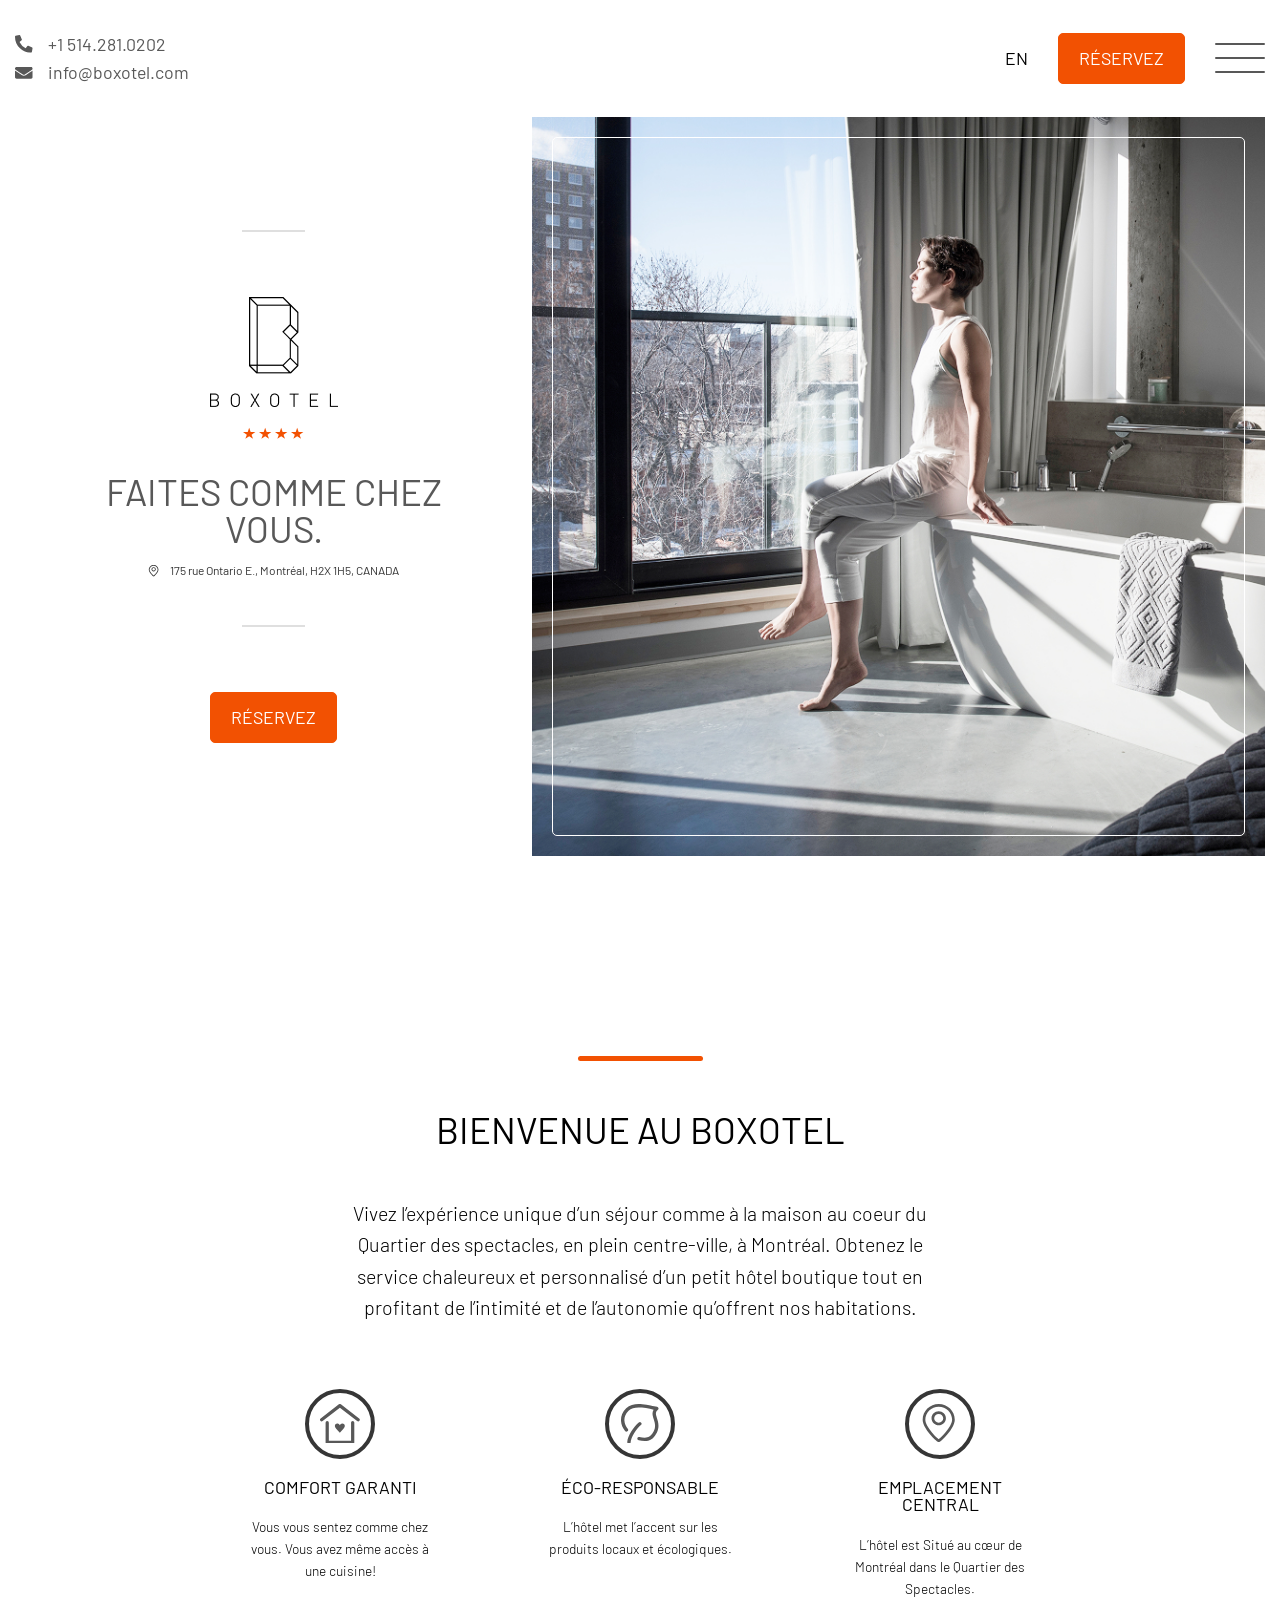
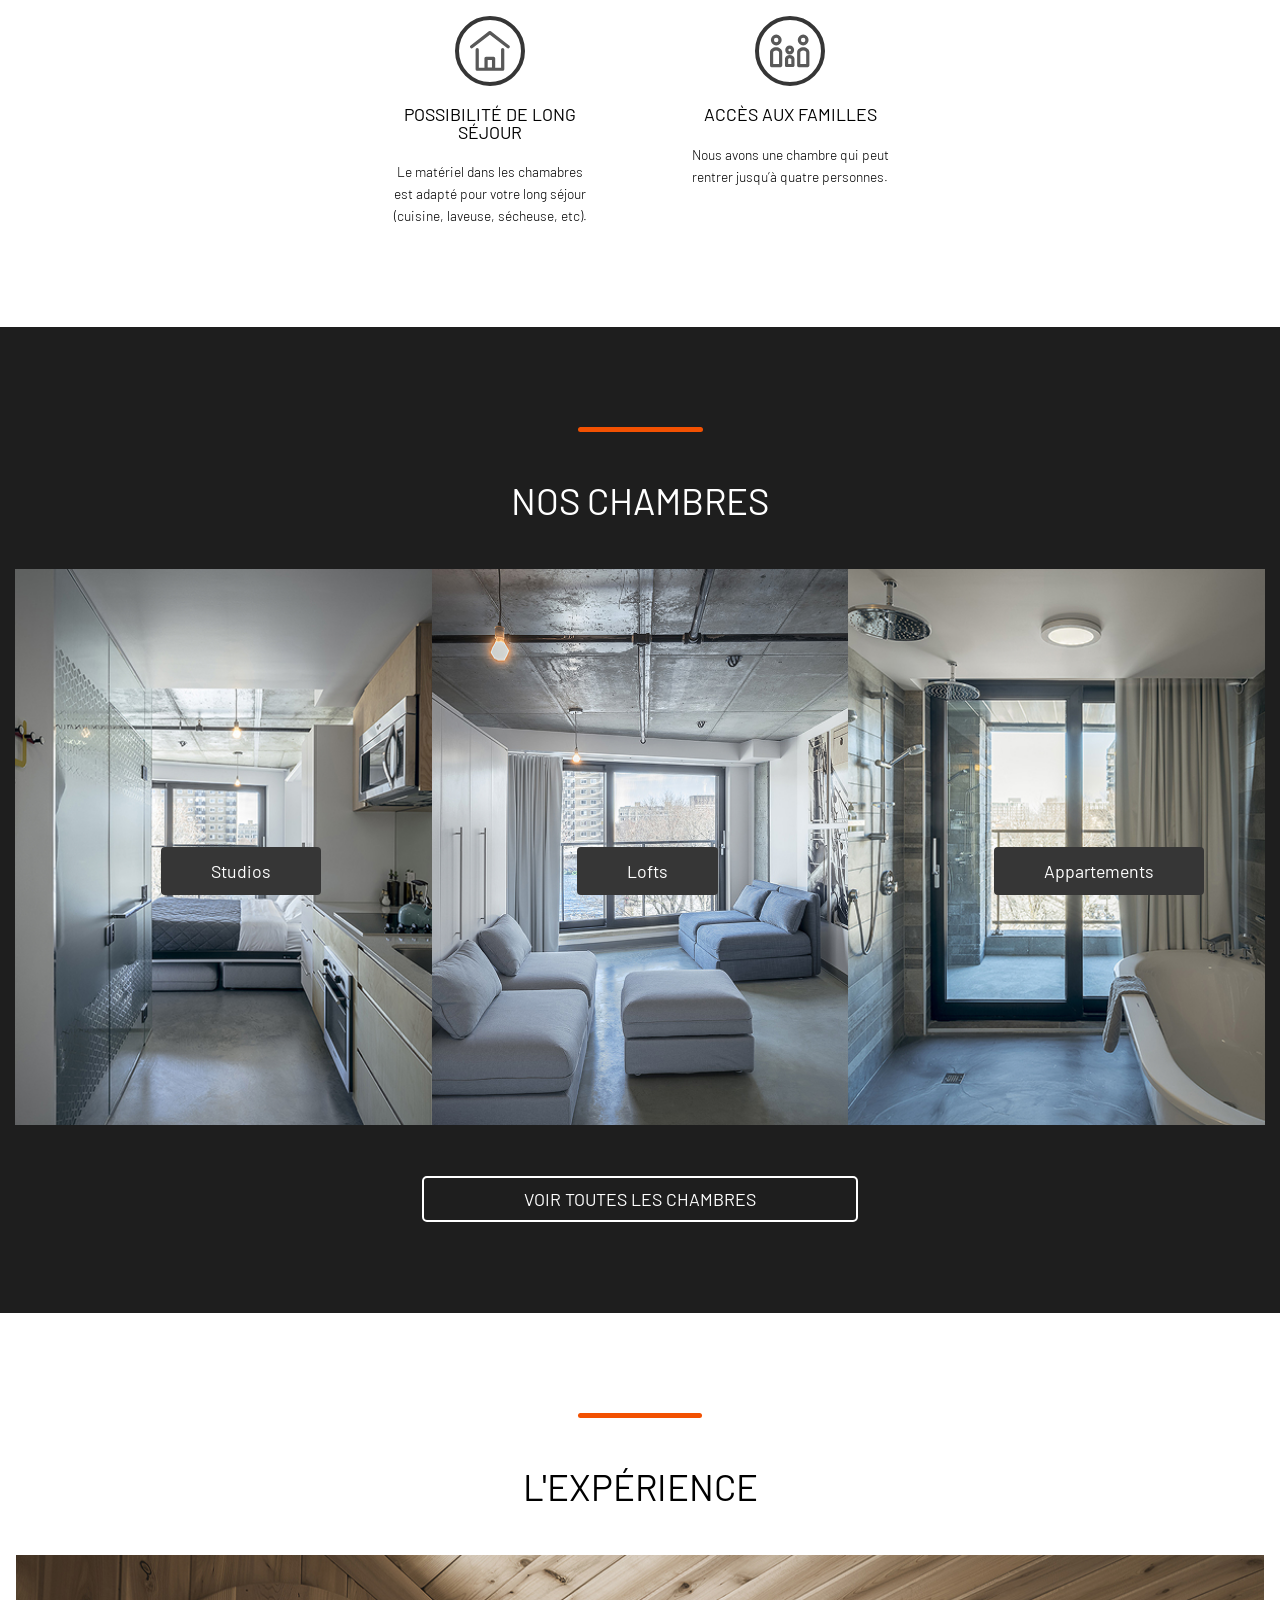
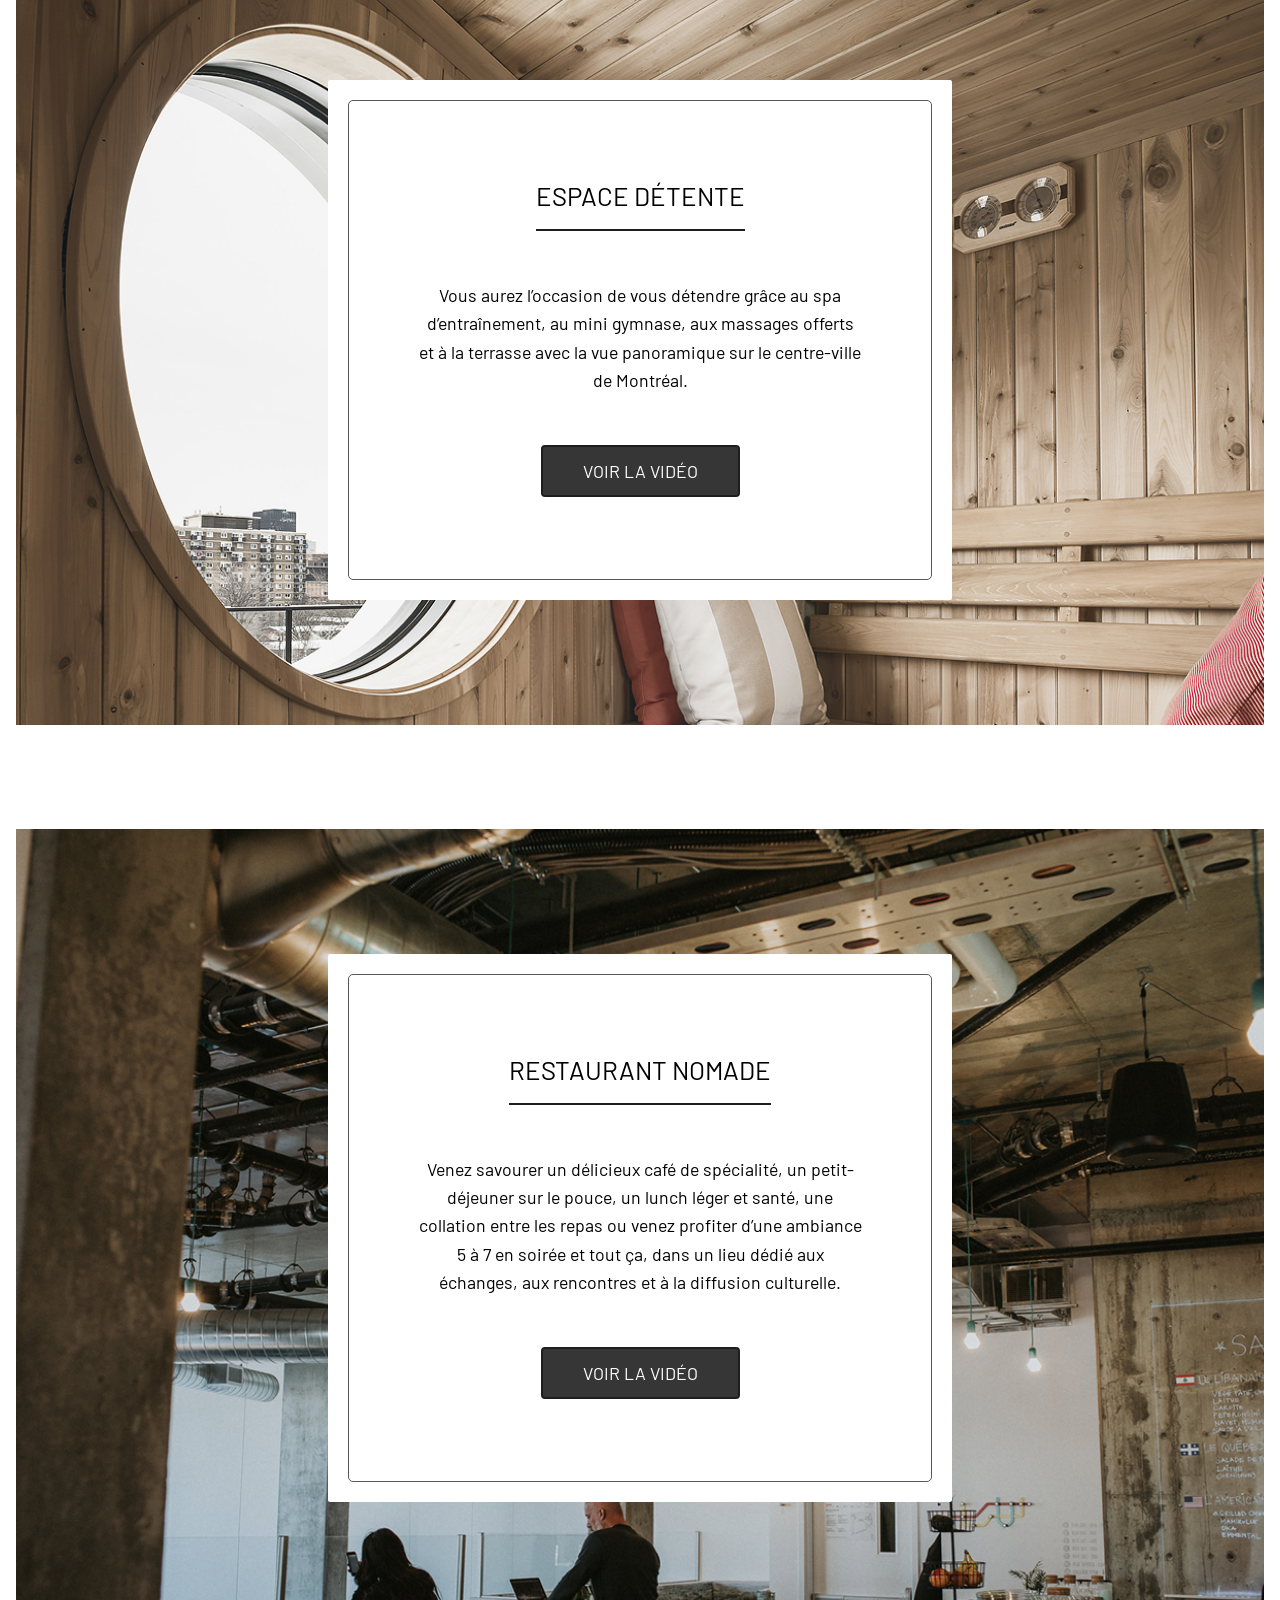
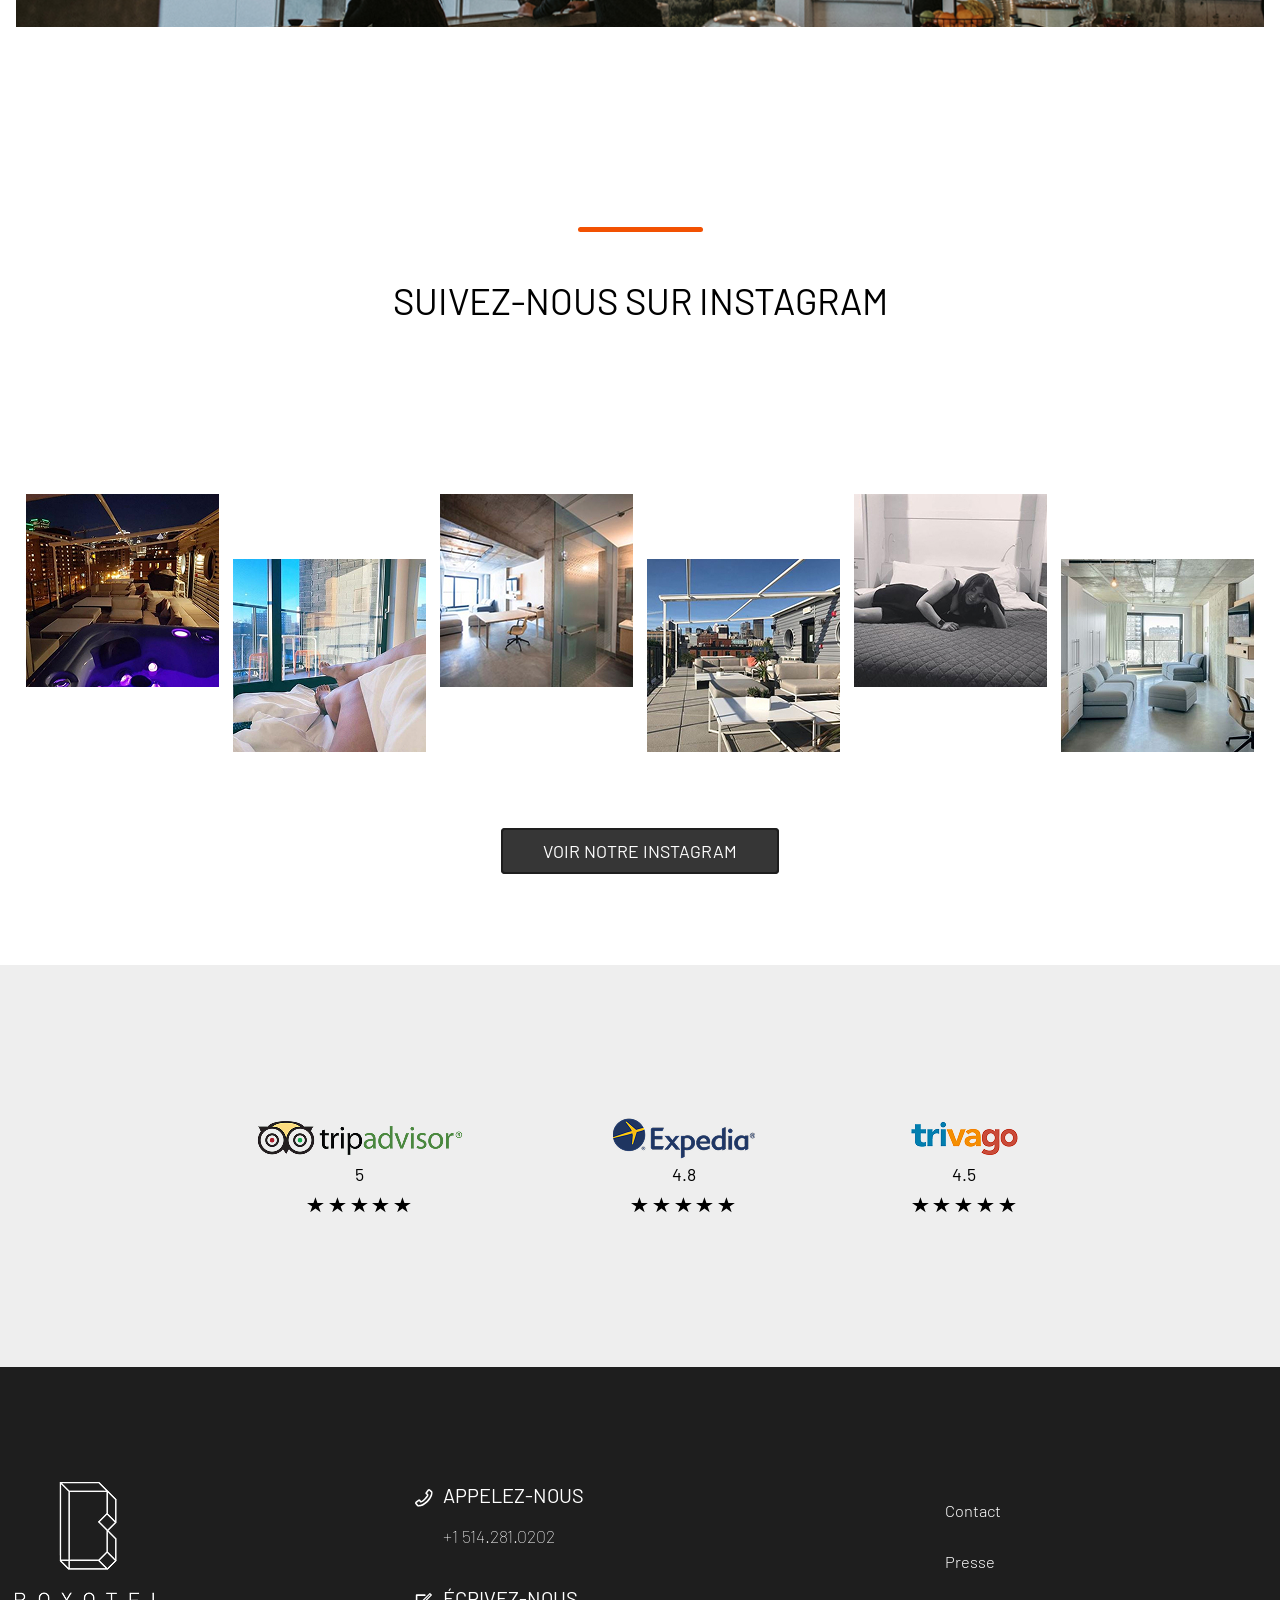
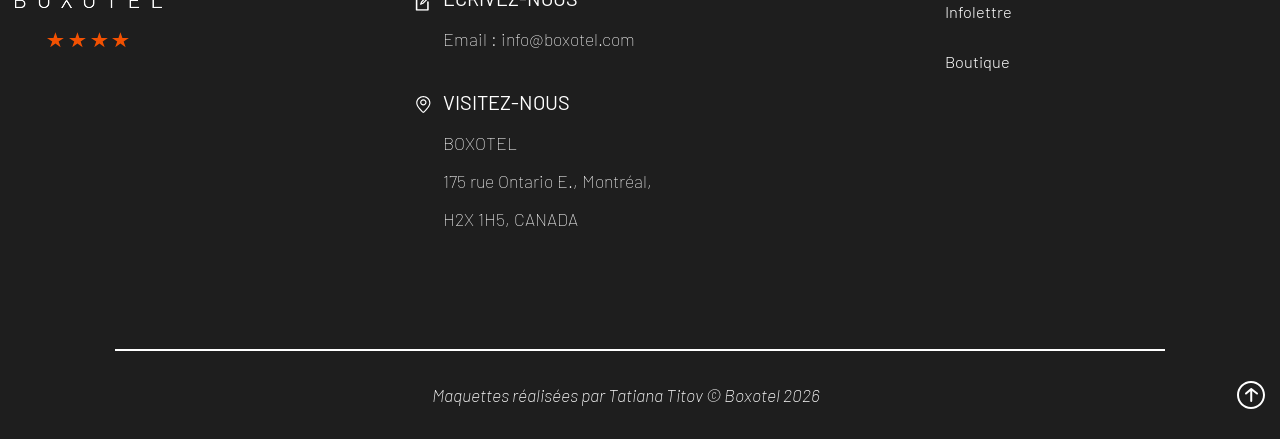
==== index.html @ 4002ff70 "Ajout boxotel dist" ====
<!DOCTYPE html>
<html lang="fr">

<head>
    <meta charset="utf-8" />
    <meta name="viewport" content="width=device-width, initial-scale=1.0" />
    <title>Boxotel</title>

    <link rel="stylesheet" href="styles/main.css" />
    <script src="scripts/main.js" defer></script>
</head>

<body data-component="Scrolly">
    <header class="header" data-component="Header">
        <div class="wrapper">
            <div class="content__left">
                <a href="tel:+15142810202" class="telephone link_interact">
                    <svg class="icon">
                        <use href="#icon-telephone"></use>
                    </svg>
                    <p>+1 514.281.0202</p>
                </a>
                <a href="mailto:info@boxotel.com" class="courriel link_interact">
                    <svg class="icon">
                        <use href="#icon-courriel"></use>
                    </svg>
                    <p>info@boxotel.com</p>
                </a>
            </div>
            <div class="content__right">
                <p>EN</p>
                <a href="#" class="button">
                    Réservez
                </a>
                <button class="header__toggle js-toggle">
                    <span></span>
                    <span></span>
                    <span></span>
                </button>
            </div>
        </div>

        <section class="header__menu">
            <div class="wrapper">
                <div class="up">
                    <div class="gauche">
                        <img src="assets/images/grosLogo.png" alt="">

                        <div class="infos">
                            <div class="info">
                                <svg class="icon">
                                    <use href="#icon-location"></use>
                                </svg>
                                <p>175 rue Ontario E., Montréal, H2X 1H5, CANADA</p>
                            </div>
                            <div class="info">
                                <svg class="icon">
                                    <use href="#icon-telephone"></use>
                                </svg>
                                <p>+1 514.281.0202</p>
                            </div>
                            <div class="info">
                                <svg class="icon">
                                    <use href="#icon-courriel"></use>
                                </svg>
                                <p>info@boxotel.com</p>
                            </div>
                        </div>

                        <div class="socials">
                            <a href="https://www.instagram.com/">
                                <div class="icon__box">
                                    <svg class="icon">
                                        <use href="#icon-instagram"></use>
                                    </svg>
                                </div>
                            </a>
                            <a href="https://www.facebook.com/">
                                <div class="icon__box">
                                    <svg class="icon">
                                        <use href="#icon-facebook"></use>
                                    </svg>
                                </div>
                            </a>
                            <a href="https://www.twitter.com/">
                                <div class="icon__box">
                                    <svg class="icon">
                                        <use href="#icon-twitter"></use>
                                    </svg>
                                </div>
                            </a>
                        </div>
                    </div>
                    <span class="ligne"></span>
                    <div class="droite">
                        <nav class="menu">
                            <ul>
                                <li><a href="index.html">Accueil</a></li>
                                <li><a href="#">À propos</a></li>
                                <li><a href="chambres.html">Chambres</a></li>
                                <li><a href="services.html">Services</a></li>
                                <li><a href="#">Photos</a></li>
                                <li><a href="#">Boutique</a></li>
                            </ul>
                        </nav>
                    </div>
                </div>
                <div class="button">
                    Réservez
                </div>
            </div>
        </section>

    </header>





    <section class="hero">
        <div class="wrapper">
            <div class="hero__content">
                <span></span>
                <img src="assets/images/boxhotel_logo.png" alt="Logo Boxotel" />
                <div class="stars">
                    <svg class="icon">
                        <use href="#icon-star"></use>
                    </svg>
                    <svg class="icon">
                        <use href="#icon-star"></use>
                    </svg>
                    <svg class="icon">
                        <use href="#icon-star"></use>
                    </svg>
                    <svg class="icon">
                        <use href="#icon-star"></use>
                    </svg>
                </div>
                <h1>Faites comme chez vous.</h1>
                <div class="localisation">
                    <svg class="icon">
                        <use href="#icon-location"></use>
                    </svg>
                    <p>175 rue Ontario E., Montréal, H2X 1H5, CANADA</p>
                </div>
                <span></span>
                <a href="#" class="button">Réservez</a>
            </div>
            <div class="hero__media border" data-scrolly="fromRight">
                <img src="assets/images/accueil_background.jpg" alt="hero_background" />
            </div>
        </div>
    </section>

    <section class="liste_grosse_icons">
        <div class="wrapper">
            <div class="section_titre">
                <span></span>
                <h2>Bienvenue au Boxotel</h2>
                <p>
                    Vivez l’expérience unique d’un séjour comme à la maison au coeur du Quartier des spectacles, en plein centre-ville, à Montréal. Obtenez le
                    service chaleureux et personnalisé d’un petit hôtel boutique tout en profitant de l’intimité et de l’autonomie qu’offrent nos habitations.
                </p>
            </div>
            <div class="cercles">
                <div class="cercles__row troisieme">
                    <div class="cercle__vertical gros">
                        <div class="icon__circle">
                            <svg class="icon icon--lg">
                                <use href="#icon-home"></use>
                            </svg>
                        </div>

                        <h3>Comfort garanti</h3>
                        <p>Vous vous sentez comme chez vous. Vous avez même accès à une cuisine!</p>
                    </div>
                    <div class="cercle__vertical gros">
                        <div class="icon__circle">
                            <svg class="icon icon--lg">
                                <use href="#icon-leaf"></use>
                            </svg>
                        </div>

                        <h3>Éco-responsable</h3>
                        <p>L’hôtel met l’accent sur les produits locaux et écologiques.</p>
                    </div>
                    <div class="cercle__vertical gros troisieme">
                        <div class="icon__circle">
                            <svg class="icon icon--lg">
                                <use href="#icon-location"></use>
                            </svg>
                        </div>

                        <h3>Emplacement central</h3>
                        <p>L’hôtel est Situé au cœur de Montréal dans le Quartier des Spectacles.</p>
                    </div>
                </div>

                <div class="cercles__row">
                    <div class="cercle__vertical gros">
                        <div class="icon__circle">
                            <svg class="icon icon--lg">
                                <use href="#icon-house"></use>
                            </svg>
                        </div>

                        <h3>Possibilité de long séjour</h3>
                        <p>Le matériel dans les chamabres est adapté pour votre long séjour (cuisine, laveuse, sécheuse, etc).</p>
                    </div>
                    <div class="cercle__vertical gros">
                        <div class="icon__circle">
                            <svg class="icon icon--lg">
                                <use href="#icon-people"></use>
                            </svg>
                        </div>

                        <h3>Accès aux familles</h3>
                        <p>Nous avons une chambre qui peut rentrer jusqu’à quatre personnes.</p>
                    </div>
                </div>
            </div>
        </div>
    </section>

    <section class="chambres">
        <div class="wrapper">
            <div class="section_titre">
                <span></span>
                <h2>Nos chambres</h2>
            </div>
            <div class="grid">
                <a href="chambre.html" class="chambre">
                    <img src="assets/images/studios.jpg" alt="studios" />
                    <p class="selection_chambre">Studios</p>
                </a>
                <a href="chambre.html" class="chambre">
                    <img src="assets/images/lofts.jpg" alt="lofts" />
                    <p class="selection_chambre">Lofts</p>
                </a>
                <a href="chambre.html" class="chambre">
                    <img src="assets/images/appartements.jpg" alt="appartements" />
                    <p class="selection_chambre">Appartements</p>
                </a>
            </div>
            <a href="chambres.html" class="button_secondary">Voir toutes les chambres</a>
        </div>
    </section>

    <section class="youtube">
        <div class="wrapper2">
            <div class="section_titre">
                <span></span>
                <h2>L'expérience</h2>
            </div>
            <div class="youtube_flex">
                <div class="video" data-component="YouTube" data-no-controls data-video-id="Cl-1J8C5iGM">
                    <div class="video__media js-video">
                        <img class="js-poster" src="assets/images/youtube1.jpg" alt="Visuel Hotel 1" />
                        <div class="youtube__content border">
                            <div class="title">
                                <h3>Espace Détente</h3>
                                <span></span>
                            </div>
                            <p>
                                Vous aurez l’occasion de vous détendre grâce au spa d’entraînement, au mini gymnase, aux massages offerts et à la terrasse avec la
                                vue panoramique sur le centre-ville de Montréal.
                            </p>
                            <a class="button_tertiary">VOIR LA VIDÉO</a>
                        </div>
                    </div>
                </div>
                <div class="video" data-component="YouTube" data-no-controls data-video-id="eAZEZJVHpKM">
                    <div class="video__media js-video">
                        <img class="js-poster" src="assets/images/youtube2.jpg" alt="Visuel Hotel 2" />
                        <div class="youtube__content border">
                            <div class="title">
                                <h3>Restaurant nomade</h3>
                                <span></span>
                            </div>
                            <p>
                                Venez savourer un délicieux café de spécialité, un petit-déjeuner sur le pouce, un lunch léger et santé, une collation entre les
                                repas ou venez profiter d’une ambiance 5 à 7 en soirée et tout ça, dans un lieu dédié aux échanges, aux rencontres et à la diffusion
                                culturelle.
                            </p>
                            <a class="button_tertiary">VOIR LA VIDÉO</a>
                        </div>
                    </div>
                </div>
            </div>
        </div>
    </section>

    <section class="instagram">
        <div class="wrapper">
            <div class="section_titre">
                <span></span>
                <h2>Suivez-nous sur Instagram</h2>
            </div>
            <div class="instagram__media">
                <img src="assets/images/insta1.jpg" alt="image insta 1" />
                <img src="assets/images/insta2.jpg" alt="image insta 2" />
                <img src="assets/images/insta3.jpg" alt="image insta 3" />
                <img src="assets/images/insta4.jpg" alt="image insta 4" />
                <img src="assets/images/insta5.jpg" alt="image insta 5" />
                <img src="assets/images/insta6.jpg" alt="image insta 6" />
            </div>
            <a href="https://www.instagram.com/" target="_blank" class="button_tertiary">Voir notre Instagram</a>
        </div>
    </section>
    <section class="ratings">
        <div class="wrapper">
            <article class="note">
                <img class="logo" src="assets/images/tripadvisor.png" alt="" />
                <p class="chiffre">5</p>
                <div class="stars">
                    <svg class="icon">
                        <use href="#icon-star"></use>
                    </svg>
                    <svg class="icon">
                        <use href="#icon-star"></use>
                    </svg>
                    <svg class="icon">
                        <use href="#icon-star"></use>
                    </svg>
                    <svg class="icon">
                        <use href="#icon-star"></use>
                    </svg>
                    <svg class="icon">
                        <use href="#icon-star"></use>
                    </svg>
                </div>
            </article>

            <article class="note">
                <img class="logo" src="assets/images/expedia.png" alt="" />
                <p class="chiffre">4.8</p>
                <div class="stars">
                    <svg class="icon">
                        <use href="#icon-star"></use>
                    </svg>
                    <svg class="icon">
                        <use href="#icon-star"></use>
                    </svg>
                    <svg class="icon">
                        <use href="#icon-star"></use>
                    </svg>
                    <svg class="icon">
                        <use href="#icon-star"></use>
                    </svg>
                    <svg class="icon">
                        <use href="#icon-star"></use>
                    </svg>
                </div>
            </article>

            <article class="note">
                <img class="logo" src="assets/images/trivago.png" alt="" />
                <p class="chiffre">4.5</p>
                <div class="stars">
                    <svg class="icon">
                        <use href="#icon-star"></use>
                    </svg>
                    <svg class="icon">
                        <use href="#icon-star"></use>
                    </svg>
                    <svg class="icon">
                        <use href="#icon-star"></use>
                    </svg>
                    <svg class="icon">
                        <use href="#icon-star"></use>
                    </svg>
                    <svg class="icon">
                        <use href="#icon-star"></use>
                    </svg>
                </div>
            </article>
        </div>
    </section>
    <footer class="footer">
        <div class="wrapper">
            <div class="infos">
                <div class="logo">
                    <img src="assets/images/boxhotel.png" alt="">
                    <div class="stars">
                        <svg class="icon">
                            <use href="#icon-star"></use>
                        </svg>
                        <svg class="icon">
                            <use href="#icon-star"></use>
                        </svg>
                        <svg class="icon">
                            <use href="#icon-star"></use>
                        </svg>
                        <svg class="icon">
                            <use href="#icon-star"></use>
                        </svg>
                    </div>
                </div>

                <div class="contact">
                    <div class="info">
                        <div class="gauche">
                            <svg class="icon">
                                <use href="#icon-phone"></use>
                            </svg>


                        </div>
                        <div class="droite">
                            <h4>appelez-nous</h4>
                            <p>+1 514.281.0202</p>
                        </div>
                    </div>

                    <div class="info">
                        <div class="gauche">
                            <svg class="icon">
                                <use href="#icon-write"></use>
                            </svg>


                        </div>
                        <div class="droite">
                            <h4>Écrivez-nous</h4>
                            <p>Email : info@boxotel.com</p>
                        </div>
                    </div>

                    <div class="info">
                        <div class="gauche">
                            <svg class="icon">
                                <use href="#icon-location"></use>
                            </svg>


                        </div>
                        <div class="droite">
                            <h4>Visitez-nous</h4>
                            <p>BOXOTEL</p>
                            <p>175 rue Ontario E., Montréal,</p>
                            <p>H2X 1H5, CANADA</p>
                        </div>
                    </div>
                </div>
                <nav class="nav">
                    <ul>
                        <li><a href="#"></a>Contact</li>
                        <li><a href="#"></a>Presse</li>
                        <li><a href="#"></a>Infolettre</li>
                        <li><a href="#"></a>Boutique</li>
                    </ul>
                </nav>
                <img src="assets/images/carte.png" alt="">
            </div>
            <div class="bar"></div>
            <div class="copyrights">
                <div class="space"></div>
                <p>Maquettes réalisées par Tatiana Titov © Boxotel 2026</p>
                <svg class="icon">
                    <use href="#icon-remonter"></use>
                </svg>
            </div>
        </div>
    </footer>

</body>

</html>
---- styles/main.css ----
@charset "UTF-8";
/**
 * Swiper 12.2.0
 * Most modern mobile touch slider and framework with hardware accelerated transitions
 * https://swiperjs.com
 *
 * Copyright 2014-2026 Vladimir Kharlampidi
 *
 * Released under the MIT License
 *
 * Released on: May 27, 2026
 */
@import url("https://fonts.googleapis.com/css2?family=Barlow:ital,wght@0,100;0,200;0,300;0,400;0,500;0,600;0,700;0,800;0,900;1,100;1,200;1,300;1,400;1,500;1,600;1,700;1,800;1,900&display=swap");
:root {
  --swiper-theme-color: #007aff;
  /*
  --swiper-preloader-color: var(--swiper-theme-color);
  --swiper-wrapper-transition-timing-function: initial;
  */
}

:host {
  position: relative;
  display: block;
  margin-left: auto;
  margin-right: auto;
  z-index: 1;
}

.swiper {
  margin-left: auto;
  margin-right: auto;
  position: relative;
  overflow: hidden;
  list-style: none;
  padding: 0;
  /* Fix of Webkit flickering */
  z-index: 1;
  display: block;
}

.swiper-vertical > .swiper-wrapper {
  flex-direction: column;
}

.swiper-wrapper {
  position: relative;
  width: 100%;
  height: 100%;
  z-index: 1;
  display: flex;
  transition-property: transform;
  transition-timing-function: var(--swiper-wrapper-transition-timing-function, initial);
  box-sizing: content-box;
}

.swiper-android .swiper-slide,
.swiper-ios .swiper-slide,
.swiper-wrapper {
  transform: translate3d(0px, 0, 0);
}

.swiper-horizontal {
  touch-action: pan-y;
}

.swiper-vertical {
  touch-action: pan-x;
}

.swiper-slide {
  flex-shrink: 0;
  width: 100%;
  height: 100%;
  position: relative;
  transition-property: transform;
  display: block;
}

.swiper-slide-invisible-blank {
  visibility: hidden;
}

/* Auto Height */
.swiper-autoheight,
.swiper-autoheight .swiper-slide {
  height: auto;
}

.swiper-autoheight .swiper-wrapper {
  align-items: flex-start;
  transition-property: transform, height;
}

.swiper-backface-hidden .swiper-slide {
  transform: translateZ(0);
  backface-visibility: hidden;
}

/* 3D Effects */
.swiper-3d.swiper-css-mode .swiper-wrapper {
  perspective: 1200px;
}

.swiper-3d .swiper-wrapper {
  transform-style: preserve-3d;
}

.swiper-3d {
  perspective: 1200px;
  .swiper-slide,
  .swiper-cube-shadow {
    transform-style: preserve-3d;
  }
}

/* CSS Mode */
.swiper-css-mode {
  > .swiper-wrapper {
    overflow: auto;
    scrollbar-width: none; /* For Firefox */
    -ms-overflow-style: none; /* For Internet Explorer and Edge */
    &::-webkit-scrollbar {
      display: none;
    }
  }
  > .swiper-wrapper > .swiper-slide {
    scroll-snap-align: start start;
  }
  &.swiper-horizontal {
    > .swiper-wrapper {
      scroll-snap-type: x mandatory;
    }
    > .swiper-wrapper > .swiper-slide:first-child {
      margin-inline-start: var(--swiper-slides-offset-before);
      scroll-margin-inline-start: var(--swiper-slides-offset-before);
    }
    > .swiper-wrapper > .swiper-slide:last-child {
      margin-inline-end: var(--swiper-slides-offset-after);
    }
  }
  &.swiper-vertical {
    > .swiper-wrapper {
      scroll-snap-type: y mandatory;
    }
    > .swiper-wrapper > .swiper-slide:first-child {
      margin-block-start: var(--swiper-slides-offset-before);
      scroll-margin-block-start: var(--swiper-slides-offset-before);
    }
    > .swiper-wrapper > .swiper-slide:last-child {
      margin-block-end: var(--swiper-slides-offset-after);
    }
  }
  &.swiper-free-mode {
    > .swiper-wrapper {
      scroll-snap-type: none;
    }
    > .swiper-wrapper > .swiper-slide {
      scroll-snap-align: none;
    }
  }
  &.swiper-centered {
    > .swiper-wrapper::before {
      content: "";
      flex-shrink: 0;
      order: 9999;
    }
    > .swiper-wrapper > .swiper-slide {
      scroll-snap-align: center center;
      scroll-snap-stop: always;
    }
  }
  &.swiper-centered.swiper-horizontal {
    > .swiper-wrapper > .swiper-slide:first-child {
      margin-inline-start: var(--swiper-centered-offset-before);
    }
    > .swiper-wrapper::before {
      height: 100%;
      min-height: 1px;
      width: var(--swiper-centered-offset-after);
    }
  }
  &.swiper-centered.swiper-vertical {
    > .swiper-wrapper > .swiper-slide:first-child {
      margin-block-start: var(--swiper-centered-offset-before);
    }
    > .swiper-wrapper::before {
      width: 100%;
      min-width: 1px;
      height: var(--swiper-centered-offset-after);
    }
  }
}

/* Slide styles start */
/* 3D Shadows */
.swiper-3d {
  .swiper-slide-shadow,
  .swiper-slide-shadow-left,
  .swiper-slide-shadow-right,
  .swiper-slide-shadow-top,
  .swiper-slide-shadow-bottom,
  .swiper-slide-shadow,
  .swiper-slide-shadow-left,
  .swiper-slide-shadow-right,
  .swiper-slide-shadow-top,
  .swiper-slide-shadow-bottom {
    position: absolute;
    left: 0;
    top: 0;
    width: 100%;
    height: 100%;
    pointer-events: none;
    z-index: 10;
  }
  .swiper-slide-shadow {
    background: rgba(0, 0, 0, 0.15);
  }
  .swiper-slide-shadow-left {
    background-image: linear-gradient(to left, rgba(0, 0, 0, 0.5), rgba(0, 0, 0, 0));
  }
  .swiper-slide-shadow-right {
    background-image: linear-gradient(to right, rgba(0, 0, 0, 0.5), rgba(0, 0, 0, 0));
  }
  .swiper-slide-shadow-top {
    background-image: linear-gradient(to top, rgba(0, 0, 0, 0.5), rgba(0, 0, 0, 0));
  }
  .swiper-slide-shadow-bottom {
    background-image: linear-gradient(to bottom, rgba(0, 0, 0, 0.5), rgba(0, 0, 0, 0));
  }
}

.swiper-lazy-preloader {
  width: 42px;
  height: 42px;
  position: absolute;
  left: 50%;
  top: 50%;
  margin-left: -21px;
  margin-top: -21px;
  z-index: 10;
  transform-origin: 50%;
  box-sizing: border-box;
  border: 4px solid var(--swiper-preloader-color, var(--swiper-theme-color));
  border-radius: 50%;
  border-top-color: transparent;
}

.swiper:not(.swiper-watch-progress),
.swiper-watch-progress .swiper-slide-visible {
  .swiper-lazy-preloader {
    animation: swiper-preloader-spin 1s infinite linear;
  }
}

.swiper-lazy-preloader-white {
  --swiper-preloader-color: #fff;
}

.swiper-lazy-preloader-black {
  --swiper-preloader-color: #000;
}

@keyframes swiper-preloader-spin {
  0% {
    transform: rotate(0deg);
  }
  100% {
    transform: rotate(360deg);
  }
}
/* Slide styles end */
.swiper-virtual .swiper-slide {
  -webkit-backface-visibility: hidden;
  transform: translateZ(0);
}

.swiper-virtual.swiper-css-mode {
  .swiper-wrapper::after {
    content: "";
    position: absolute;
    left: 0;
    top: 0;
    pointer-events: none;
  }
}

.swiper-virtual.swiper-css-mode.swiper-horizontal {
  .swiper-wrapper::after {
    height: 1px;
    width: var(--swiper-virtual-size);
  }
}

.swiper-virtual.swiper-css-mode.swiper-vertical {
  .swiper-wrapper::after {
    width: 1px;
    height: var(--swiper-virtual-size);
  }
}

:root {
  --swiper-navigation-size: 44px;
  /*
  --swiper-navigation-top-offset: 50%;
  --swiper-navigation-sides-offset: 4px;
  --swiper-navigation-color: var(--swiper-theme-color);
  */
}

.swiper-button-prev,
.swiper-button-next {
  position: absolute;
  width: var(--swiper-navigation-size);
  height: var(--swiper-navigation-size);
  z-index: 10;
  cursor: pointer;
  display: flex;
  align-items: center;
  justify-content: center;
  color: var(--swiper-navigation-color, var(--swiper-theme-color));
  &.swiper-button-disabled {
    opacity: 0.35;
    cursor: auto;
    pointer-events: none;
  }
  &.swiper-button-hidden {
    opacity: 0;
    cursor: auto;
    pointer-events: none;
  }
  .swiper-navigation-disabled & {
    display: none !important;
  }
  ::slotted(svg),
  svg {
    width: 100%;
    height: 100%;
    -o-object-fit: contain;
       object-fit: contain;
    transform-origin: center;
    fill: currentColor;
    pointer-events: none;
  }
}

.swiper-button-lock {
  display: none;
}

.swiper-button-prev,
.swiper-button-next {
  top: var(--swiper-navigation-top-offset, 50%);
  margin-top: calc(0px - var(--swiper-navigation-size) / 2);
}

.swiper-button-prev {
  left: var(--swiper-navigation-sides-offset, 4px);
  right: auto;
  ::slotted(.swiper-navigation-icon),
  .swiper-navigation-icon {
    transform: rotate(180deg);
  }
}

.swiper-button-next {
  right: var(--swiper-navigation-sides-offset, 4px);
  left: auto;
}

.swiper-horizontal {
  .swiper-button-prev,
  .swiper-button-next,
  ~ .swiper-button-prev,
  ~ .swiper-button-next {
    top: var(--swiper-navigation-top-offset, 50%);
    margin-top: calc(0px - var(--swiper-navigation-size) / 2);
    margin-left: 0;
  }
  .swiper-button-prev,
  & ~ .swiper-button-prev,
  &.swiper-rtl .swiper-button-next,
  &.swiper-rtl ~ .swiper-button-next {
    left: var(--swiper-navigation-sides-offset, 4px);
    right: auto;
  }
  .swiper-button-next,
  & ~ .swiper-button-next,
  &.swiper-rtl .swiper-button-prev,
  &.swiper-rtl ~ .swiper-button-prev {
    right: var(--swiper-navigation-sides-offset, 4px);
    left: auto;
  }
  .swiper-button-prev,
  & ~ .swiper-button-prev,
  &.swiper-rtl .swiper-button-next,
  &.swiper-rtl ~ .swiper-button-next {
    ::slotted(.swiper-navigation-icon),
    .swiper-navigation-icon {
      transform: rotate(180deg);
    }
  }
  &.swiper-rtl .swiper-button-prev,
  &.swiper-rtl ~ .swiper-button-prev {
    ::slotted(.swiper-navigation-icon),
    .swiper-navigation-icon {
      transform: rotate(0deg);
    }
  }
}

.swiper-vertical {
  .swiper-button-prev,
  .swiper-button-next,
  ~ .swiper-button-prev,
  ~ .swiper-button-next {
    left: var(--swiper-navigation-top-offset, 50%);
    right: auto;
    margin-left: calc(0px - var(--swiper-navigation-size) / 2);
    margin-top: 0;
  }
  .swiper-button-prev,
  ~ .swiper-button-prev {
    top: var(--swiper-navigation-sides-offset, 4px);
    bottom: auto;
    ::slotted(.swiper-navigation-icon),
    .swiper-navigation-icon {
      transform: rotate(-90deg);
    }
  }
  .swiper-button-next,
  ~ .swiper-button-next {
    bottom: var(--swiper-navigation-sides-offset, 4px);
    top: auto;
    ::slotted(.swiper-navigation-icon),
    .swiper-navigation-icon {
      transform: rotate(90deg);
    }
  }
}

:root {
  /*
  --swiper-pagination-color: var(--swiper-theme-color);
  --swiper-pagination-left: auto;
  --swiper-pagination-right: 8px;
  --swiper-pagination-bottom: 8px;
  --swiper-pagination-top: auto;
  --swiper-pagination-fraction-color: inherit;
  --swiper-pagination-progressbar-bg-color: rgba(0,0,0,0.25);
  --swiper-pagination-progressbar-size: 4px;
  --swiper-pagination-bullet-size: 8px;
  --swiper-pagination-bullet-width: 8px;
  --swiper-pagination-bullet-height: 8px;
  --swiper-pagination-bullet-border-radius: 50%;
  --swiper-pagination-bullet-inactive-color: #000;
  --swiper-pagination-bullet-inactive-opacity: 0.2;
  --swiper-pagination-bullet-opacity: 1;
  --swiper-pagination-bullet-horizontal-gap: 4px;
  --swiper-pagination-bullet-vertical-gap: 6px;
  */
}

.swiper-pagination {
  position: absolute;
  text-align: center;
  transition: 300ms opacity;
  transform: translate3d(0, 0, 0);
  z-index: 10;
  &.swiper-pagination-hidden {
    opacity: 0;
  }
  .swiper-pagination-disabled > &,
  &.swiper-pagination-disabled {
    display: none !important;
  }
}

/* Common Styles */
.swiper-pagination-fraction,
.swiper-pagination-custom,
.swiper-horizontal > .swiper-pagination-bullets,
.swiper-pagination-bullets.swiper-pagination-horizontal {
  bottom: var(--swiper-pagination-bottom, 8px);
  top: var(--swiper-pagination-top, auto);
  left: 0;
  width: 100%;
}

/* Bullets */
.swiper-pagination-bullets-dynamic {
  overflow: hidden;
  font-size: 0;
  .swiper-pagination-bullet {
    transform: scale(0.33);
    position: relative;
  }
  .swiper-pagination-bullet-active {
    transform: scale(1);
  }
  .swiper-pagination-bullet-active-main {
    transform: scale(1);
  }
  .swiper-pagination-bullet-active-prev {
    transform: scale(0.66);
  }
  .swiper-pagination-bullet-active-prev-prev {
    transform: scale(0.33);
  }
  .swiper-pagination-bullet-active-next {
    transform: scale(0.66);
  }
  .swiper-pagination-bullet-active-next-next {
    transform: scale(0.33);
  }
}

.swiper-pagination-bullet {
  width: var(--swiper-pagination-bullet-width, var(--swiper-pagination-bullet-size, 8px));
  height: var(--swiper-pagination-bullet-height, var(--swiper-pagination-bullet-size, 8px));
  display: inline-block;
  border-radius: var(--swiper-pagination-bullet-border-radius, 50%);
  background: var(--swiper-pagination-bullet-inactive-color, #000);
  opacity: var(--swiper-pagination-bullet-inactive-opacity, 0.2);
  button& {
    border: none;
    margin: 0;
    padding: 0;
    box-shadow: none;
    -webkit-appearance: none;
       -moz-appearance: none;
            appearance: none;
  }
  .swiper-pagination-clickable & {
    cursor: pointer;
  }
  &:only-child {
    display: none !important;
  }
}

.swiper-pagination-bullet-active {
  opacity: var(--swiper-pagination-bullet-opacity, 1);
  background: var(--swiper-pagination-color, var(--swiper-theme-color));
}

.swiper-vertical > .swiper-pagination-bullets,
.swiper-pagination-vertical.swiper-pagination-bullets {
  right: var(--swiper-pagination-right, 8px);
  left: var(--swiper-pagination-left, auto);
  top: 50%;
  transform: translate3d(0px, -50%, 0);
  .swiper-pagination-bullet {
    margin: var(--swiper-pagination-bullet-vertical-gap, 6px) 0;
    display: block;
  }
  &.swiper-pagination-bullets-dynamic {
    top: 50%;
    transform: translateY(-50%);
    width: 8px;
    .swiper-pagination-bullet {
      display: inline-block;
      transition: 200ms transform, 200ms top;
    }
  }
}

.swiper-horizontal > .swiper-pagination-bullets,
.swiper-pagination-horizontal.swiper-pagination-bullets {
  .swiper-pagination-bullet {
    margin: 0 var(--swiper-pagination-bullet-horizontal-gap, 4px);
  }
  &.swiper-pagination-bullets-dynamic {
    left: 50%;
    transform: translateX(-50%);
    white-space: nowrap;
    .swiper-pagination-bullet {
      transition: 200ms transform, 200ms left;
    }
  }
}

.swiper-horizontal.swiper-rtl > .swiper-pagination-bullets-dynamic .swiper-pagination-bullet {
  transition: 200ms transform, 200ms right;
}

/* Fraction */
.swiper-pagination-fraction {
  color: var(--swiper-pagination-fraction-color, inherit);
}

/* Progress */
.swiper-pagination-progressbar {
  background: var(--swiper-pagination-progressbar-bg-color, rgba(0, 0, 0, 0.25));
  position: absolute;
  .swiper-pagination-progressbar-fill {
    background: var(--swiper-pagination-color, var(--swiper-theme-color));
    position: absolute;
    left: 0;
    top: 0;
    width: 100%;
    height: 100%;
    transform: scale(0);
    transform-origin: left top;
  }
  .swiper-rtl & .swiper-pagination-progressbar-fill {
    transform-origin: right top;
  }
  .swiper-horizontal > &,
  &.swiper-pagination-horizontal,
  .swiper-vertical > &.swiper-pagination-progressbar-opposite,
  &.swiper-pagination-vertical.swiper-pagination-progressbar-opposite {
    width: 100%;
    height: var(--swiper-pagination-progressbar-size, 4px);
    left: 0;
    top: 0;
  }
  .swiper-vertical > &,
  &.swiper-pagination-vertical,
  .swiper-horizontal > &.swiper-pagination-progressbar-opposite,
  &.swiper-pagination-horizontal.swiper-pagination-progressbar-opposite {
    width: var(--swiper-pagination-progressbar-size, 4px);
    height: 100%;
    left: 0;
    top: 0;
  }
}

.swiper-pagination-lock {
  display: none;
}

:root {
  /*
  --swiper-scrollbar-border-radius: 10px;
  --swiper-scrollbar-top: auto;
  --swiper-scrollbar-bottom: 4px;
  --swiper-scrollbar-left: auto;
  --swiper-scrollbar-right: 4px;
  --swiper-scrollbar-sides-offset: 1%;
  --swiper-scrollbar-bg-color: rgba(0, 0, 0, 0.1);
  --swiper-scrollbar-drag-bg-color: rgba(0, 0, 0, 0.5);
  --swiper-scrollbar-size: 4px;
  */
}

.swiper-scrollbar {
  border-radius: var(--swiper-scrollbar-border-radius, 10px);
  position: relative;
  touch-action: none;
  background: var(--swiper-scrollbar-bg-color, rgba(0, 0, 0, 0.1));
  .swiper-scrollbar-disabled > &,
  &.swiper-scrollbar-disabled {
    display: none !important;
  }
  .swiper-horizontal > &,
  &.swiper-scrollbar-horizontal {
    position: absolute;
    left: var(--swiper-scrollbar-sides-offset, 1%);
    bottom: var(--swiper-scrollbar-bottom, 4px);
    top: var(--swiper-scrollbar-top, auto);
    z-index: 50;
    height: var(--swiper-scrollbar-size, 4px);
    width: calc(100% - 2 * var(--swiper-scrollbar-sides-offset, 1%));
  }
  .swiper-vertical > &,
  &.swiper-scrollbar-vertical {
    position: absolute;
    left: var(--swiper-scrollbar-left, auto);
    right: var(--swiper-scrollbar-right, 4px);
    top: var(--swiper-scrollbar-sides-offset, 1%);
    z-index: 50;
    width: var(--swiper-scrollbar-size, 4px);
    height: calc(100% - 2 * var(--swiper-scrollbar-sides-offset, 1%));
  }
}

.swiper-scrollbar-drag {
  height: 100%;
  width: 100%;
  position: relative;
  background: var(--swiper-scrollbar-drag-bg-color, rgba(0, 0, 0, 0.5));
  border-radius: var(--swiper-scrollbar-border-radius, 10px);
  left: 0;
  top: 0;
}

.swiper-scrollbar-cursor-drag {
  cursor: move;
}

.swiper-scrollbar-lock {
  display: none;
}

/* Zoom container styles start */
.swiper-zoom-container {
  width: 100%;
  height: 100%;
  display: flex;
  justify-content: center;
  align-items: center;
  text-align: center;
  > img,
  > svg,
  > canvas {
    max-width: 100%;
    max-height: 100%;
    -o-object-fit: contain;
       object-fit: contain;
  }
}

/* Zoom container styles end */
.swiper-slide-zoomed {
  cursor: move;
  touch-action: none;
}

/* a11y */
.swiper .swiper-notification {
  position: absolute;
  left: 0;
  top: 0;
  pointer-events: none;
  opacity: 0;
  z-index: -1000;
}

.swiper-thumbs {
  .swiper-slide-thumb-active {
    /* Styles for active thumb slide */
  }
}

.swiper-free-mode > .swiper-wrapper {
  transition-timing-function: ease-out;
  margin: 0 auto;
}

.swiper-grid > .swiper-wrapper {
  flex-wrap: wrap;
}

.swiper-grid-column > .swiper-wrapper {
  flex-wrap: wrap;
  flex-direction: column;
}

.swiper-fade {
  &.swiper-free-mode {
    .swiper-slide {
      transition-timing-function: ease-out;
    }
  }
  .swiper-slide {
    pointer-events: none;
    transition-property: opacity;
    .swiper-slide {
      pointer-events: none;
    }
  }
  .swiper-slide-active {
    pointer-events: auto;
    & .swiper-slide-active {
      pointer-events: auto;
    }
  }
}

.swiper.swiper-cube {
  overflow: visible;
}

.swiper-cube {
  .swiper-slide {
    pointer-events: none;
    backface-visibility: hidden;
    z-index: 1;
    visibility: hidden;
    transform-origin: 0 0;
    width: 100%;
    height: 100%;
    .swiper-slide {
      pointer-events: none;
    }
  }
  &.swiper-rtl .swiper-slide {
    transform-origin: 100% 0;
  }
  .swiper-slide-active {
    &,
    & .swiper-slide-active {
      pointer-events: auto;
    }
  }
  .swiper-slide-active,
  .swiper-slide-next,
  .swiper-slide-prev {
    pointer-events: auto;
    visibility: visible;
  }
  .swiper-cube-shadow {
    position: absolute;
    left: 0;
    bottom: 0px;
    width: 100%;
    height: 100%;
    opacity: 0.6;
    z-index: 0;
    &:before {
      content: "";
      background: #000;
      position: absolute;
      left: 0;
      top: 0;
      bottom: 0;
      right: 0;
      filter: blur(50px);
    }
  }
}

.swiper-cube {
  .swiper-slide-next + .swiper-slide {
    pointer-events: auto;
    visibility: visible;
  }
}

/* Cube slide shadows start */
.swiper-cube {
  .swiper-slide-shadow-cube.swiper-slide-shadow-top,
  .swiper-slide-shadow-cube.swiper-slide-shadow-bottom,
  .swiper-slide-shadow-cube.swiper-slide-shadow-left,
  .swiper-slide-shadow-cube.swiper-slide-shadow-right {
    z-index: 0;
    backface-visibility: hidden;
  }
}

/* Cube slide shadows end */
.swiper.swiper-flip {
  overflow: visible;
}

.swiper-flip {
  .swiper-slide {
    pointer-events: none;
    backface-visibility: hidden;
    z-index: 1;
    .swiper-slide {
      pointer-events: none;
    }
  }
  .swiper-slide-active {
    &,
    & .swiper-slide-active {
      pointer-events: auto;
    }
  }
}

/* Flip slide shadows start */
.swiper-flip {
  .swiper-slide-shadow-flip.swiper-slide-shadow-top,
  .swiper-slide-shadow-flip.swiper-slide-shadow-bottom,
  .swiper-slide-shadow-flip.swiper-slide-shadow-left,
  .swiper-slide-shadow-flip.swiper-slide-shadow-right {
    z-index: 0;
    backface-visibility: hidden;
  }
}

/* Flip slide shadows end */
.swiper-creative {
  .swiper-slide {
    backface-visibility: hidden;
    overflow: hidden;
    transition-property: transform, opacity, height;
  }
}

.swiper.swiper-cards {
  overflow: visible;
}

.swiper-cards {
  .swiper-slide {
    transform-origin: center bottom;
    backface-visibility: hidden;
    overflow: hidden;
  }
}

/* ==========================================================================
   cover / typo
   ========================================================================== */
/* ==========================================================================
   COLORS / SETTINGS
   ========================================================================== */
:root {
  --color-white: #fff;
  --color-black: #000;
  --color-primary: #585858;
  --color-bg-primary: #fff;
  --color-secondary: #1e1e1e;
  --color-bg-secondary: #1e1e1e;
  --color-tertiary: #f25102;
  --color-bg-tertiary: #eeeeee;
  --color-primary-dark: #363636;
  --color-primary-light: #dfdfdf;
}

/* ==========================================================================
   easing / settings
   ========================================================================== */
/* ==========================================================================
   FONTS / SETTINGS
   ========================================================================== */
:root {
  --font-primary: 'Barlow', sans-serif;
  --font-secondary: 'Barlow', sans-serif;
  --font-size-content: clamp(1rem, 0.21vw + 0.94rem, 1.13rem);
  --font-size-content-p2: clamp(1.13rem, 0.21vw + 1.06rem, 1.25rem);
  --font-size-content-p3: clamp(0.69rem, 0.21vw + 0.63rem, 0.81rem);
  --font-size-content-p4: clamp(0.75rem, 0.21vw + 0.69rem, 0.88rem);
  --font-size-content-p5: clamp(0.88rem, 0.21vw + 0.81rem, 1rem);
  --font-size-h1: clamp(1.25rem, 2.08vw + 0.63rem, 2.5rem);
  --font-size-h2: clamp(1.25rem, 2.08vw + 0.63rem, 2.5rem);
  --font-size-h3: clamp(1.25rem, 0.73vw + 1.03rem, 1.69rem);
  --font-size-h4: clamp(0.75rem, 0.31vw + 0.66rem, 0.94rem);
}

/* ==========================================================================
   DIMENSIONS / SETTINGS
   ========================================================================== */
:root {
  --spacing-xs: 5px;
  --spacing-sm: 15px;
  --spacing-md: 30px;
  --spacing-lg: 50px;
  --spacing-slg: 80px;
  --spacing-xl: 100px;
  --spacing-xxl: 220px;
}

/*! normalize.css v8.0.1 | MIT License | github.com/necolas/normalize.css */
/* Document
   ========================================================================== */
/**
 * 1. Correct the line height in all browsers.
 * 2. Prevent adjustments of font size after orientation changes in iOS.
 */
html {
  line-height: 1.15; /* 1 */
  -webkit-text-size-adjust: 100%; /* 2 */
}

/* Sections
   ========================================================================== */
/**
 * Remove the margin in all browsers.
 */
body {
  margin: 0;
}

/**
 * Render the `main` element consistently in IE.
 */
main {
  display: block;
}

/**
 * Correct the font size and margin on `h1` elements within `section` and
 * `article` contexts in Chrome, Firefox, and Safari.
 */
h1 {
  font-size: 2em;
  margin: 0.67em 0;
}

/* Grouping content
   ========================================================================== */
/**
 * 1. Add the correct box sizing in Firefox.
 * 2. Show the overflow in Edge and IE.
 */
hr {
  box-sizing: content-box; /* 1 */
  height: 0; /* 1 */
  overflow: visible; /* 2 */
}

/**
 * 1. Correct the inheritance and scaling of font size in all browsers.
 * 2. Correct the odd `em` font sizing in all browsers.
 */
pre {
  font-family: monospace, monospace; /* 1 */
  font-size: 1em; /* 2 */
}

/* Text-level semantics
   ========================================================================== */
/**
 * Remove the gray background on active links in IE 10.
 */
a {
  background-color: transparent;
}

/**
 * 1. Remove the bottom border in Chrome 57-
 * 2. Add the correct text decoration in Chrome, Edge, IE, Opera, and Safari.
 */
abbr[title] {
  border-bottom: none; /* 1 */
  text-decoration: underline; /* 2 */
  -webkit-text-decoration: underline dotted;
          text-decoration: underline dotted; /* 2 */
}

/**
 * Add the correct font weight in Chrome, Edge, and Safari.
 */
b,
strong {
  font-weight: bolder;
}

/**
 * 1. Correct the inheritance and scaling of font size in all browsers.
 * 2. Correct the odd `em` font sizing in all browsers.
 */
code,
kbd,
samp {
  font-family: monospace, monospace; /* 1 */
  font-size: 1em; /* 2 */
}

/**
 * Add the correct font size in all browsers.
 */
small {
  font-size: 80%;
}

/**
 * Prevent `sub` and `sup` elements from affecting the line height in
 * all browsers.
 */
sub,
sup {
  font-size: 75%;
  line-height: 0;
  position: relative;
  vertical-align: baseline;
}

sub {
  bottom: -0.25em;
}

sup {
  top: -0.5em;
}

/* Embedded content
   ========================================================================== */
/**
 * Remove the border on images inside links in IE 10.
 */
img {
  border-style: none;
}

/* Forms
   ========================================================================== */
/**
 * 1. Change the font styles in all browsers.
 * 2. Remove the margin in Firefox and Safari.
 */
button,
input,
optgroup,
select,
textarea {
  font-family: inherit; /* 1 */
  font-size: 100%; /* 1 */
  line-height: 1.15; /* 1 */
  margin: 0; /* 2 */
}

/**
 * Show the overflow in IE.
 * 1. Show the overflow in Edge.
 */
button,
input { /* 1 */
  overflow: visible;
}

/**
 * Remove the inheritance of text transform in Edge, Firefox, and IE.
 * 1. Remove the inheritance of text transform in Firefox.
 */
button,
select { /* 1 */
  text-transform: none;
}

/**
 * Correct the inability to style clickable types in iOS and Safari.
 */
button,
[type=button],
[type=reset],
[type=submit] {
  -webkit-appearance: button;
}

/**
 * Remove the inner border and padding in Firefox.
 */
button::-moz-focus-inner,
[type=button]::-moz-focus-inner,
[type=reset]::-moz-focus-inner,
[type=submit]::-moz-focus-inner {
  border-style: none;
  padding: 0;
}

/**
 * Restore the focus styles unset by the previous rule.
 */
button:-moz-focusring,
[type=button]:-moz-focusring,
[type=reset]:-moz-focusring,
[type=submit]:-moz-focusring {
  outline: 1px dotted ButtonText;
}

/**
 * Correct the padding in Firefox.
 */
fieldset {
  padding: 0.35em 0.75em 0.625em;
}

/**
 * 1. Correct the text wrapping in Edge and IE.
 * 2. Correct the color inheritance from `fieldset` elements in IE.
 * 3. Remove the padding so developers are not caught out when they zero out
 *    `fieldset` elements in all browsers.
 */
legend {
  box-sizing: border-box; /* 1 */
  color: inherit; /* 2 */
  display: table; /* 1 */
  max-width: 100%; /* 1 */
  padding: 0; /* 3 */
  white-space: normal; /* 1 */
}

/**
 * Add the correct vertical alignment in Chrome, Firefox, and Opera.
 */
progress {
  vertical-align: baseline;
}

/**
 * Remove the default vertical scrollbar in IE 10+.
 */
textarea {
  overflow: auto;
}

/**
 * 1. Add the correct box sizing in IE 10.
 * 2. Remove the padding in IE 10.
 */
[type=checkbox],
[type=radio] {
  box-sizing: border-box; /* 1 */
  padding: 0; /* 2 */
}

/**
 * Correct the cursor style of increment and decrement buttons in Chrome.
 */
[type=number]::-webkit-inner-spin-button,
[type=number]::-webkit-outer-spin-button {
  height: auto;
}

/**
 * 1. Correct the odd appearance in Chrome and Safari.
 * 2. Correct the outline style in Safari.
 */
[type=search] {
  -webkit-appearance: textfield; /* 1 */
  outline-offset: -2px; /* 2 */
}

/**
 * Remove the inner padding in Chrome and Safari on macOS.
 */
[type=search]::-webkit-search-decoration {
  -webkit-appearance: none;
}

/**
 * 1. Correct the inability to style clickable types in iOS and Safari.
 * 2. Change font properties to `inherit` in Safari.
 */
::-webkit-file-upload-button {
  -webkit-appearance: button; /* 1 */
  font: inherit; /* 2 */
}

/* Interactive
   ========================================================================== */
/*
 * Add the correct display in Edge, IE 10+, and Firefox.
 */
details {
  display: block;
}

/*
 * Add the correct display in all browsers.
 */
summary {
  display: list-item;
}

/* Misc
   ========================================================================== */
/**
 * Add the correct display in IE 10+.
 */
template {
  display: none;
}

/**
 * Add the correct display in IE 10.
 */
[hidden] {
  display: none;
}

/* ==========================================================================
   RESET / GENERIC
   ========================================================================== */
html {
  box-sizing: border-box;
}

*,
*:before,
*:after {
  box-sizing: inherit;
}

img {
  max-width: 100%;
}

/* ==========================================================================
   BODY / ELEMENT
   Le body permet d'initialiser les propriétés générales de la page.
   Les éléments de la page vont hérités des propriétés inscrite dans body
   ========================================================================== */
body {
  color: var(--color-black);
  font-family: var(--font-secondary);
  font-size: var(--font-size-content);
  line-height: 1.6;
}

/* ==========================================================================
   TYPOGRAPHY / ELEMENT
   ========================================================================== */
p {
  margin: 0;
}

h1,
h2,
h3,
h4 {
  font-family: var(--font-primary);
  line-height: 1;
  font-weight: 400;
  margin: 0;
  font-size: var(--font-size-h4);
  text-transform: uppercase;
}

h1 {
  font-size: var(--font-size-h1);
  margin: 0;
  color: var(--color-primary);
}

h2 {
  font-size: var(--font-size-h2);
  font-family: var(--font-secondary);
}

h3 {
  font-size: var(--font-size-h3);
}

h4 {
  font-size: 20px;
  font-weight: 500;
  margin-bottom: 7px;
}

/* ==========================================================================
   LINKS / ELEMENTS
   Style de base de tous les liens et bouton du site
   ========================================================================== */
a {
  text-decoration: none;
  color: var(--color-white);
}
a:hover {
  color: var(--color-tertiary);
}

.link_interact {
  color: var(--color-primary);
}

.button {
  background-color: var(--color-tertiary);
  padding: 10px 20px;
  border-radius: 5px;
  text-transform: uppercase;
  border: var(--color-tertiary) 1px solid;
}
.button:hover {
  background-color: var(--color-bg-primary);
}

.button_secondary {
  text-transform: uppercase;
  padding: 10px 100px;
  border: var(--color-white) 2px solid;
  border-radius: 5px;
}
.button_secondary:hover {
  background-color: var(--color-bg-primary);
  color: var(--color-primary-dark);
}

.button_tertiary {
  text-transform: uppercase;
  padding: 10px 40px;
  border-radius: 4px;
  background-color: var(--color-primary-dark);
  border: var(--color-bg-secondary) 2px solid;
}
.button_tertiary:hover {
  background-color: var(--color-white);
  color: var(--color-bg-secondary);
}

/* ==========================================================================
   WRAPPER / ELEMENT
   ========================================================================== */
.wrapper {
  max-width: 1440px;
  width: calc(100% - var(--spacing-md));
  margin: 0 auto;
}

.wrapper2 {
  max-width: 1248px;
  width: calc(100% - var(--spacing-md));
  margin: 0 auto;
}

.border {
  position: relative;
}
.border::after {
  content: "";
  position: absolute;
  left: 20px;
  top: 20px;
  bottom: 20px;
  right: 20px;
  border: 1px solid var(--color-white);
  border-radius: 5px;
}

.border__side {
  position: relative;
}
.border__side::after {
  content: "";
  position: absolute;
  top: -7px;
  left: 20px;
  bottom: 130px;
  border: 1px solid var(--color-primary-light);
  border-radius: 5px;
}

.border__underline {
  position: relative;
}
.border__underline::after {
  content: "";
  position: absolute;
  bottom: 0;
  left: 0;
  width: 120vw;
  border: 2px solid var(--color-black);
}

.border__left::after {
  right: 0;
  left: auto;
}

/* ==========================================================================
   carousel / component
   ========================================================================== */
.swiper-wrapper {
  margin-bottom: 78px;
  align-items: center;
}

.swiper-slide {
  display: flex;
  align-items: center;
  justify-content: center;
}

.swiper-pagination {
  display: flex;
  justify-content: center;
  gap: 0;
  position: static;
}

.swiper-pagination-horizontal {
  width: 30% !important;
}

.swiper-pagination-bullet {
  background: var(--color-primary);
  transition: transform 0.4s cubic-bezier(0.19, 1, 0.22, 1);
  border-radius: 1px;
  height: 5px;
  width: 90px;
  margin: 0 !important;
  flex-shrink: 0;
}

.swiper-pagination-bullet-active {
  transform: scale(1.05);
  border-radius: 3px;
}

.swiper-button-prev,
.swiper-button-next {
  color: var(--color-primary);
  position: static;
  margin-top: 0;
  width: auto;
  height: auto;
}

.cercles .gros .icon__circle {
  display: flex;
  justify-content: center;
  align-items: center;
  height: 70px;
  width: 70px;
  border: 4px solid var(--color-primary-dark);
  border-radius: 50%;
}
.cercles .gros .icon__circle .icon {
  color: var(--color-primary);
}
.cercles .gros h3 {
  font-size: var(--font-size-content);
  font-weight: 400;
  text-transform: uppercase;
  letter-spacing: 3%;
}
.cercles .gros p {
  font-size: var(--font-size-content-p4);
  font-weight: 300;
}

.cercles {
  display: flex;
  flex-direction: column;
  align-items: center;
  gap: 16px;
}
.cercles .cercles__row {
  display: flex;
  justify-content: center;
  gap: 100px;
}
.cercles .cercles__row .cercle__vertical {
  display: flex;
  flex-direction: column;
  align-items: center;
  width: 200px;
  gap: 20px;
}

.autres_services .vertical {
  display: grid;
  grid-template-columns: 1fr 1fr;
  align-items: flex-start;
  padding-top: 50px;
}
.autres_services .vertical .cercles__row {
  display: flex;
  flex-direction: column;
}
@media (max-width: 1024px) {
  .autres_services .vertical {
    grid-template-columns: 1fr;
    display: flex;
    flex-direction: column;
    align-items: center;
  }
}

.autres_services .vertical.acces {
  display: flex;
  flex-direction: column;
  align-items: center;
}
.autres_services .vertical.acces .cercles__row.grid {
  display: grid;
  grid-template-columns: 1fr 1fr 1fr;
  gap: 20px;
  width: 100%;
  max-width: 1024px;
  margin: 0 auto;
}
@media (max-width: 1024px) {
  .autres_services .vertical.acces .cercles__row.grid {
    grid-template-columns: 1fr 1fr;
    justify-items: center;
  }
}
@media (max-width: 768px) {
  .autres_services .vertical.acces .cercles__row.grid {
    grid-template-columns: 1fr;
  }
}

@media (max-width: 1024px) {
  .cercles .cercles__row {
    display: grid;
    grid-template-columns: 1fr 1fr;
  }
  .cercles .cercles__row .troisieme {
    padding-bottom: 100px;
  }
}
@media (max-width: 1024px) and (max-width: 768px) {
  .cercles .cercles__row {
    grid-template-columns: 1fr;
  }
}

.autres_services .cercles .cercles__row {
  gap: 50px;
  width: 500px;
}
.autres_services .cercles .cercles__row .cercle__horizontal {
  display: flex;
  gap: 25px;
  text-align: start;
}
.autres_services .cercles .cercles__row .cercle__horizontal .content {
  display: flex;
  flex-direction: column;
  gap: 20px;
  width: 445px;
}
.autres_services .cercles .cercles__row .cercle__horizontal .content h3 {
  padding-top: 25px;
}

.autres_services .cercles .cercles__row.grid .content {
  width: 300px;
  font-weight: 300;
  font-size: var(--font-size-content-p5);
}
.autres_services .cercles .cercles__row.grid .content span {
  font-weight: 500;
}

.cercles .cercles__row.unique {
  gap: 20px;
  width: 100%;
  max-width: 1250px;
  flex-wrap: wrap;
  justify-content: center;
}
.cercles .cercles__row.unique h3 {
  width: 250px;
}
@media (max-width: 1024px) {
  .cercles .cercles__row.unique {
    display: grid;
    grid-template-columns: 1fr 1fr;
    justify-items: center;
  }
}
@media (max-width: 1024px) and (max-width: 768px) {
  .cercles .cercles__row.unique {
    grid-template-columns: 1fr;
  }
}

.chambres {
  background-color: var(--color-bg-secondary);
  color: var(--color-white);
}
.chambres .grid {
  display: grid;
  grid-template-columns: 1fr 1fr 1fr;
  margin-bottom: 60px;
}
@media (max-width: 1024px) {
  .chambres .grid {
    grid-template-columns: 1fr 1fr;
  }
}
@media (max-width: 768px) {
  .chambres .grid {
    grid-template-columns: 1fr;
  }
}
.chambres .chambre {
  width: 100%;
  height: 100%;
  position: relative;
}
.chambres .chambre .selection_chambre {
  position: absolute;
  padding: 10px 50px;
  top: 50%;
  left: 35%;
  background-color: var(--color-primary-dark);
  color: var(--color-white);
  border-radius: 4px;
  transform: scale(1);
  transition: all 0.4s cubic-bezier(0.95, 0.05, 0.795, 0.035);
}
.chambres .chambre img {
  width: 100%;
  height: 100%;
  transform: scale(1);
  transition: all 0.4s cubic-bezier(0.95, 0.05, 0.795, 0.035);
}
.chambres .chambre:hover img {
  transform: scale(1.1);
}
.chambres .chambre:hover .selection_chambre {
  transform: scale(1.2);
}

.chambres__liste .selection__chambres {
  color: var(--color-primary);
  display: grid;
  grid-template-columns: 1fr 1fr;
  -moz-column-gap: 82px;
       column-gap: 82px;
  row-gap: 0;
  padding-top: 65px;
  align-items: flex-start;
}
@media (max-width: 1024px) {
  .chambres__liste .selection__chambres {
    grid-template-columns: 1fr;
  }
}
.chambres__liste .selection__chambres h3 {
  color: var(--color-primary-dark);
}
.chambres__liste .chambre__choix:nth-child(even) {
  margin-top: 135px;
}
.chambres__liste .chambre__media {
  width: 100%;
  height: 60%;
}
.chambres__liste .chambre__media img {
  width: 100%;
  height: 100%;
}
.chambres__liste .chambre__content {
  padding: 38px 56px;
  display: flex;
  flex-direction: column;
  align-items: flex-start;
  gap: 18px;
}
.chambres__liste .chambre__infos {
  display: flex;
  flex-direction: column;
  gap: 15px;
  padding: 10px 0 30px;
  color: var(--color-primary);
}
.chambres__liste .info {
  display: flex;
  align-items: center;
  gap: 14px;
}

.grid__media {
  display: grid;
  grid-template-columns: repeat(12, 1fr);
  grid-template-rows: repeat(6, 1fr);
  gap: 10px;
}
.grid__media img {
  width: 100%;
  height: 100%;
  -o-object-fit: cover;
     object-fit: cover;
  display: block;
}
.grid__media .image__1 {
  grid-column: span 6/span 6;
  grid-row: span 6/span 6;
}
.grid__media .image__2 {
  grid-column: span 3/span 3;
  grid-row: span 3/span 3;
  grid-column-start: 7;
}
.grid__media .image__3 {
  grid-column: span 3/span 3;
  grid-row: span 3/span 3;
  grid-column-start: 7;
  grid-row-start: 4;
}
.grid__media .image__4 {
  grid-column: span 3/span 3;
  grid-row: span 3/span 3;
  grid-column-start: 10;
  grid-row-start: 1;
}
.grid__media .image__5 {
  grid-column: span 3/span 3;
  grid-row: span 3/span 3;
  grid-column-start: 10;
  grid-row-start: 4;
}
@media (max-width: 1024px) {
  .grid__media {
    grid-template-columns: 1fr 1fr;
    grid-template-rows: auto;
    height: auto;
  }
  .grid__media .image__1, .grid__media .image__2, .grid__media .image__3, .grid__media .image__4, .grid__media .image__5 {
    grid-column: auto;
    grid-row: auto;
    grid-column-start: auto;
    grid-row-start: auto;
    height: 250px;
  }
}
@media (max-width: 1024px) and (max-width: 768px) {
  .grid__media {
    grid-template-columns: 1fr;
  }
  .grid__media .image__1, .grid__media .image__2, .grid__media .image__3, .grid__media .image__4, .grid__media .image__5 {
    height: 200px;
  }
}

.espace__detente {
  display: flex;
  justify-content: center;
}
.espace__detente .zone__detente {
  display: flex;
  flex-direction: column;
  gap: 173px;
  margin: 70px 0;
}
.espace__detente .info__detente {
  position: relative;
  display: flex;
  align-items: center;
}
.espace__detente .detente__content {
  display: flex;
  flex-direction: column;
  align-items: end;
  gap: var(--spacing-slg);
  text-align: end;
  padding: 70px 60px;
  width: 45%;
  border: 17px solid var(--color-primary-light);
  z-index: 1;
  background-color: var(--color-bg-primary);
  overflow: hidden;
  font-size: clamp(0.75rem, 0.63vw + 0.56rem, 1.13rem);
}
.espace__detente .contenu {
  display: flex;
  flex-direction: column;
  align-items: end;
  gap: 15px;
}
.espace__detente h3 {
  padding-bottom: 17px;
}
.espace__detente .detente__media {
  position: absolute;
  right: 0;
  width: 70%;
  height: 110%;
}
.espace__detente .detente__media img {
  width: 100%;
  height: 100%;
  -o-object-fit: cover;
     object-fit: cover;
}
.espace__detente .alignement_droite {
  justify-content: flex-end;
}
.espace__detente .alignement_droite .detente__content {
  align-items: flex-start;
  text-align: left;
}
.espace__detente .alignement_droite .contenu {
  align-items: flex-start;
}
.espace__detente .alignement_droite .detente__media {
  left: 0;
}
.espace__detente .bottom_section {
  display: flex;
  flex-direction: column;
  align-items: center;
}
.espace__detente .separateur {
  width: 1022px;
  height: 3px;
  background-color: var(--color-primary-light);
  margin-top: 104px;
}

.carousel {
  margin: 90px 0 20px;
}
.carousel .detente__content {
  gap: var(--spacing-md);
  width: 28%;
  margin-right: 150px;
}
@media (max-width: 1024px) {
  .carousel .detente__content {
    margin-right: 10px;
  }
}
.carousel .detente__media {
  height: 70%;
  width: 60%;
  right: auto;
}
.carousel .alignement_droite .detente__media {
  left: 20vw;
}
.carousel .swiper__interactions {
  display: flex;
  justify-content: center;
  align-items: center;
  gap: 78px;
  margin-bottom: 10px;
}

.footer {
  background: #1e1e1e;
  color: var(--color-white);
}
.footer .bar {
  border-bottom: 2px solid;
  margin: 0 100px;
}

.footer .infos {
  display: flex;
  justify-content: space-between;
  padding: 115px 0;
}
@media (max-width: 1024px) {
  .footer .infos {
    display: grid;
    grid-template-columns: 1fr 1fr;
    gap: 50px;
  }
}
@media (max-width: 1024px) and (max-width: 768px) {
  .footer .infos {
    grid-template-columns: 1fr;
  }
}

.footer .logo {
  display: flex;
  flex-direction: column;
  align-items: center;
  gap: 16px;
}
.footer .logo .stars {
  color: var(--color-tertiary);
}

.footer .contact {
  display: flex;
  flex-direction: column;
  gap: 35px;
}
.footer .contact .info {
  display: flex;
  gap: 10px;
  align-items: baseline;
}
.footer .contact .info .droite {
  display: flex;
  flex-direction: column;
  gap: 10px;
}
.footer .contact .info .droite h4 {
  font-weight: 400;
  text-transform: uppercase;
}
.footer .contact .info .droite p {
  font-weight: 100;
}

@media (max-width: 768px) {
  .footer .infos img {
    display: flex;
    flex-direction: column;
    justify-content: center;
    align-items: center;
  }
}

@media (max-width: 768px) {
  .contact {
    align-items: center;
  }
}

.footer .nav ul {
  list-style-type: none;
  font-weight: 300;
  font-size: clamp(0.88rem, 0.31vw + 0.78rem, 1.06rem);
  display: flex;
  flex-direction: column;
  gap: 24px;
}
@media (max-width: 1024px) {
  .footer .nav ul {
    align-items: center;
  }
}

.footer .copyrights {
  display: flex;
  align-items: center;
  padding: 30px 0;
  justify-content: space-between;
  font-style: italic;
  font-weight: 200;
}
.footer .copyrights .icon {
  font-size: 28px;
}

.header {
  position: relative;
}
.header .wrapper {
  display: flex;
  justify-content: space-between;
  align-items: center;
  margin-top: var(--spacing-md);
  margin-bottom: var(--spacing-md);
}
.header .telephone,
.header .courriel {
  display: flex;
  align-items: center;
  gap: var(--spacing-sm);
}
.header .content__right {
  display: flex;
  align-items: center;
  gap: var(--spacing-md);
}
.header p {
  margin: 0;
}
.header {
  /* HEADER TOGGLE */
}
.header .header__toggle {
  --bar-height: 2px;
  --bar-width: 50px;
  --bar-spacer: 12px;
  background-color: transparent;
  border: none;
  outline: none;
  cursor: pointer;
  padding: 0;
  position: relative;
  width: var(--bar-width);
  height: var(--bar-width);
  z-index: 10;
}
.header .header__toggle span {
  background: var(--color-primary);
  border-radius: 3px;
  height: var(--bar-height);
  width: 100%;
  position: absolute;
  top: calc(50% - var(--bar-height) / 2);
  left: calc(50% - var(--bar-width) / 2);
  transition: 0.3s all ease-out;
}
.header .header__toggle span:nth-child(1) {
  top: calc(50% - var(--bar-height) / 2 - var(--bar-height) - var(--bar-spacer));
}
.header .header__toggle span:nth-child(3) {
  top: calc(50% - var(--bar-height) / 2 + var(--bar-height) + var(--bar-spacer));
}
.nav-is-active .header .header__toggle span {
  top: calc(50% - var(--bar-height) / 2);
}
.nav-is-active .header .header__toggle span:nth-child(1) {
  transform: rotate(45deg);
}
.nav-is-active .header .header__toggle span:nth-child(2) {
  transform: scaleX(0);
}
.nav-is-active .header .header__toggle span:nth-child(3) {
  transform: rotate(-45deg);
}

.header__menu {
  position: absolute;
  top: 0;
  left: 0;
  z-index: 1;
  height: 100vh;
  width: 100%;
  background: var(--color-bg-secondary);
  display: flex;
  justify-content: center;
  align-items: center;
  transform: translateY(-1300px);
  transition: transform 0.6s ease-in-out;
}
.nav-is-active .header__menu {
  transform: translateY(-30px);
}
.header__menu .wrapper {
  display: flex;
  flex-direction: column;
  justify-content: center;
  align-items: center;
}
.header__menu .up {
  display: flex;
  align-items: center;
  gap: 100px;
  padding-bottom: 100px;
}
.header__menu .up span {
  border: 1px solid var(--color-bg-primary);
  height: 476px;
}
.header__menu .button {
  color: var(--color-bg-primary);
}

.header__menu .up .gauche {
  display: flex;
  flex-direction: column;
  align-items: flex-start;
  gap: 30px;
}
.header__menu .up .gauche .infos {
  display: flex;
  flex-direction: column;
  gap: 15px;
}
.header__menu .up .gauche .info {
  color: var(--color-primary-light);
  display: flex;
  align-items: center;
  gap: 15px;
}
.header__menu .up .gauche .info p {
  font-size: var(--font-size-content-p4);
}
.header__menu .up .gauche .socials {
  display: flex;
  gap: 20px;
}
.header__menu .up .gauche .socials .icon__box {
  display: flex;
  justify-content: center;
  align-items: center;
  width: 30px;
  height: 30px;
  background-color: var(--color-primary-light);
  border-radius: 50%;
  color: var(--color-black);
}
.header__menu .up .gauche .socials .icon__box :hover {
  color: var(--color-tertiary);
}

.header__menu .up .droite {
  display: flex;
  align-items: flex-start;
}
.header__menu .up .droite ul {
  display: flex;
  flex-direction: column;
  align-items: flex-start;
  list-style-type: none;
  gap: 40px;
}
.header__menu .up .droite ul a {
  font-size: var(--font-size-h3);
  text-transform: uppercase;
}

.header__menu .gauche {
  width: 350px;
}
.header__menu .droite {
  width: 350px;
}

@media (max-width: 1024px) {
  .header__menu .up {
    flex-direction: column;
    align-items: center;
    text-align: center;
    gap: 40px;
    padding-bottom: 40px;
  }
  .header__menu .up span.ligne {
    border: none;
    border-top: 1px solid var(--color-bg-primary);
    height: 0;
    width: 100%;
  }
  .header__menu .gauche {
    width: 100%;
    align-items: center;
  }
  .header__menu .droite {
    width: 100%;
    justify-content: center;
  }
}

.nav-is-active {
  overflow: hidden;
}

.hero {
  background-color: var(--color-bg-primary);
  color: var(--color-primary-dark);
  padding: 0 0 100px;
}
.hero .wrapper {
  display: flex;
}
@media (max-width: 1024px) {
  .hero .wrapper {
    flex-direction: column-reverse;
  }
}
.hero .hero__content {
  display: flex;
  flex-direction: column;
  align-items: center;
  justify-content: center;
  gap: var(--spacing-sm);
  padding: var(--spacing-lg);
}
.hero .hero__content img {
  margin-top: var(--spacing-lg);
}
.hero .hero__content .stars {
  color: var(--color-tertiary);
  font-size: small;
  margin-bottom: var(--spacing-sm);
}
.hero .hero__content h1 {
  font-weight: 400;
}
.hero .hero__content .localisation {
  display: flex;
  align-items: center;
  gap: 10px;
  font-size: 12px;
  margin-bottom: var(--spacing-md);
}
.hero .hero__content .button {
  margin-top: var(--spacing-lg);
}
.hero span {
  height: 2px;
  width: 15%;
  background-color: var(--color-primary-light);
}
.hero .hero__media img {
  width: 100%;
  height: 100%;
  -o-object-fit: cover;
     object-fit: cover;
}

.hero2 {
  background-color: var(--color-bg-secondary);
  color: var(--color-white);
}
.hero2 .wrapper {
  display: grid;
  grid-template-columns: 1fr 1fr;
}
@media (max-width: 1024px) {
  .hero2 .wrapper {
    grid-template-columns: 1fr;
  }
  .hero2 .wrapper .hero__content {
    order: 2;
  }
  .hero2 .wrapper .hero__media {
    order: 1;
  }
}
.hero2 .hero__content {
  gap: var(--spacing-slg);
  align-items: flex-start;
}
.hero2 h1 {
  color: var(--color-white);
}
.hero2 .textes {
  display: flex;
  flex-direction: column;
  gap: var(--spacing-lg);
  text-align: left;
  padding-left: 90px;
}
.hero2 .textes2 {
  gap: var(--spacing-md);
}
.hero2 .infos__chambre {
  display: flex;
  flex-direction: column;
  gap: var(--spacing-md);
}
.hero2 .info__top {
  display: flex;
  align-items: center;
  gap: var(--spacing-slg);
}
.hero2 .infos {
  display: flex;
  align-items: center;
  gap: 15px;
}
.hero2 span {
  height: 4px;
  width: 15%;
  background-color: var(--color-tertiary);
  border-radius: 8px;
}
.hero2 .hero__media {
  border-left: 7px solid var(--color-white);
}

/* ==========================================================================
   icons / component
   ========================================================================== */
.icon {
  fill: currentColor;
  display: inline-block;
  flex: 0 0 auto;
  height: 1em;
  vertical-align: middle;
  width: 1em;
  stroke: transparent;
}

.icon--stroke {
  fill: transparent;
  stroke: currentColor;
}

.icon--xs {
  height: 0.75em;
  width: 0.75em;
}

.icon--sm {
  height: 0.8em;
  width: 0.8em;
}

.icon--md {
  height: 1.25em;
  width: 1.25em;
}

.icon--lg {
  height: 2.25em;
  width: 2.25em;
}

.icon--xl {
  height: 5em;
  width: 5em;
}

.instagram .instagram__media {
  display: flex;
  justify-content: center;
  gap: 14px;
  margin: 125px 0 85px;
}
.instagram .instagram__media :nth-child(even) {
  margin-top: 65px;
}
.instagram .instagram__media :nth-child(odd) {
  margin-bottom: 65px;
}
@media (max-width: 1024px) {
  .instagram .instagram__media {
    flex-wrap: wrap;
  }
}

.ratings {
  background: #eeeeee;
}
.ratings .wrapper {
  display: flex;
  justify-content: center;
  align-items: center;
  gap: 150px;
  padding: 50px 0;
}
@media (max-width: 1024px) {
  .ratings .wrapper {
    display: grid;
    grid-template-columns: 1fr 1fr;
  }
}
@media (max-width: 1024px) and (max-width: 768px) {
  .ratings .wrapper {
    grid-template-columns: 1fr;
  }
}

.ratings .note {
  display: flex;
  flex-direction: column;
  align-items: center;
}

.has-js [data-scrolly=fromBottom] {
  opacity: 0;
  transform: translateY(100px);
  transition: all 0.4s cubic-bezier(0.86, 0, 0.07, 1);
}
.has-js [data-scrolly=fromBottom].is-active {
  opacity: 1;
  transform: translateY(0);
}
.has-js [data-scrolly=fromTop] {
  opacity: 0;
  transform: translateY(-100px);
  transition: all 0.4s cubic-bezier(0.86, 0, 0.07, 1);
}
.has-js [data-scrolly=fromTop].is-active {
  opacity: 1;
  transform: translateY(0);
}
.has-js [data-scrolly=fromLeft] {
  opacity: 0;
  transform: translateX(-100px);
  transition: all 0.4s cubic-bezier(0.86, 0, 0.07, 1);
}
.has-js [data-scrolly=fromLeft].is-active {
  opacity: 1;
  transform: translateX(0);
}
.has-js [data-scrolly=fromRight] {
  opacity: 0;
  transform: translateX(100px);
  transition: all 0.4s cubic-bezier(0.86, 0, 0.07, 1);
}
.has-js [data-scrolly=fromRight].is-active {
  opacity: 1;
  transform: translateX(0);
}
.has-js [data-scrolly=spinning] {
  opacity: 0;
  transform: rotate(3600deg);
  transition: all 0.5s cubic-bezier(0.86, 0, 0.07, 1);
}
.has-js [data-scrolly=spinning].is-active {
  opacity: 1;
  transform: rotate(0deg);
}
.has-js [data-scrolly=flip] {
  opacity: 0;
}
.has-js [data-scrolly=flip].is-active {
  opacity: 1;
  backface-visibility: visible !important;
  animation: flip 1s ease;
}
@keyframes flip {
  0% {
    transform: perspective(200px) rotateY(0);
    animation-timing-function: ease-out;
  }
  25% {
    transform: perspective(400px) translateZ(75px) rotateY(90deg);
    animation-timing-function: ease-out;
  }
  50% {
    transform: perspective(400px) translateZ(75px) rotateY(180deg) scale(1);
    animation-timing-function: ease-in;
  }
  75% {
    transform: perspective(400px) translateZ(75px) rotateY(270deg);
    animation-timing-function: ease-in;
  }
  100% {
    transform: perspective(400px) scale(1);
    animation-timing-function: ease-out;
  }
}

section {
  text-align: center;
  padding: 100px 0;
}
section .section_titre {
  display: flex;
  flex-direction: column;
  align-items: center;
}
section .section_titre span {
  height: 5px;
  background-color: var(--color-tertiary);
  width: 10%;
  border-radius: 8px;
}
section .section_titre h2 {
  margin: 50px 0;
}
section .section_titre p {
  font-weight: 300;
  font-size: var(--font-size-content-p2);
  width: 50%;
  padding-bottom: 65px;
}
section .section_titre .titre__gras {
  background: none;
  font-weight: 500;
  font-size: var(--font-size-h3);
}
section .section_titre2 {
  margin-top: 144px;
}
section .section_titre2 span {
  background-color: var(--color-primary);
  width: 6%;
  height: 3px;
}
section .title {
  display: flex;
  flex-direction: column;
  align-items: center;
  gap: 20px;
}

.section .section_titre .inverse span {
  margin-bottom: 50px;
}

.youtube .youtube_flex {
  display: flex;
  flex-direction: column;
  gap: 104px;
}
.youtube .video__media {
  position: relative;
  padding: 125px 0;
}
.youtube img {
  position: absolute;
  top: 0;
  left: 0;
  width: 100%;
  height: 100%;
  -o-object-fit: cover;
     object-fit: cover;
}
.youtube iframe.video__media {
  aspect-ratio: 16/9;
  padding: 0;
}
.youtube .youtube__content {
  display: flex;
  flex-direction: column;
  align-items: center;
  gap: var(--spacing-lg);
  top: 17%;
  left: 25%;
  width: 50%;
  background-color: var(--color-white);
  padding: 103px 90px;
  border-radius: 2px;
}
@media (max-width: 1024px) {
  .youtube .youtube__content {
    width: 75%;
    padding: 75px 50px;
    left: 12%;
  }
}
.youtube span {
  background-color: var(--color-bg-secondary);
  width: 100%;
  padding: 1px;
}
.youtube .border::after {
  border: 1px solid var(--color-primary);
}

/* ==========================================================================
   form / component
   ========================================================================== */
.form {
  --input-radius: 3px;
  --input-padding: 1em;
}
.form fieldset {
  border: none;
  padding: 0;
}
.form .grid {
  display: grid;
  gap: var(--spacing-md);
  grid-template-columns: 1fr;
}
@media screen and (min-width: 1024px) {
  .form .grid {
    grid-template-columns: repeat(2, 1fr);
  }
}

.form__footer {
  display: flex;
  justify-content: flex-end;
}

.input {
  display: flex;
  flex-direction: column;
  gap: 5px;
}

.input__label {
  display: block;
  font-family: var(--font-primary);
  font-weight: 600;
}

.input__element {
  border-radius: var(--input-radius);
  background-color: var(--color-white);
  border: none;
  box-shadow: 0 1px 2px rgba(0, 0, 0, 0.5);
  cursor: pointer;
  font-family: inherit;
  outline: none;
  padding: var(--input-padding);
  width: 100%;
}
.input__element:-webkit-autofill, .input__element:-webkit-autofill:active {
  -webkit-box-shadow: inset 0 0 0 30px var(--color-white) !important;
  -webkit-text-fill-color: inherit !important;
}
.input__element:hover {
  background-color: var(--color-neutral-light);
  -webkit-box-shadow: inset 0 0 0 30px var(--color-neutral-light) !important;
}
.input__element:focus, .input__element:-webkit-autofill:focus {
  background-color: var(--color-primary-light);
  box-shadow: 0 2px 4px rgba(0, 0, 0, 0.5);
  -webkit-box-shadow: inset 0 0 0 30px var(--color-primary-light) !important;
}
.input__element::-moz-placeholder {
  color: var(--color-neutral-dark);
}
.input__element::placeholder {
  color: var(--color-neutral-dark);
}

/*
    select
    ========================================================================== */
.select {
  position: relative;
}
.select .input__element {
  -webkit-appearance: none;
     -moz-appearance: none;
          appearance: none;
  padding-right: var(--spacing-md);
}
.select .input__element:invalid {
  color: var(--color-neutral-dark);
}
.select option {
  background-color: var(--color-white);
  color: var(--color-black);
}
.select::after {
  --size: 12px;
  content: "";
  background: url("../assets/icons/icon-chevron-down.svg") no-repeat 50% 50%;
  background-size: 100%;
  height: var(--size);
  position: absolute;
  pointer-events: none;
  top: 70%;
  transform: translateY(-50%);
  right: var(--input-padding);
  width: var(--size);
}

/*
   checkbox
   ========================================================================== */
.checkbox .input__element {
  opacity: 0;
  position: absolute;
  z-index: -1;
}
.checkbox .input__label {
  --size: 22px;
  cursor: pointer;
  overflow: hidden;
  padding-left: calc(var(--size) + var(--spacing-sm));
  position: relative;
}
.checkbox .input__label::before, .checkbox .input__label::after {
  content: "";
  height: var(--size);
  position: absolute;
  left: 0;
  top: 0;
  width: var(--size);
}
.checkbox .input__label::before {
  background-color: var(--color-white);
  border-radius: var(--input-radius);
  box-shadow: 0 2px 4px rgba(0, 0, 0, 0.5);
}
.checkbox .input__label::after {
  opacity: 0;
  transform: scale(0);
  transition: all 0.4s cubic-bezier(0.19, 1, 0.22, 1);
  background: url("../assets/icons/icon-check.svg") no-repeat 50% 50%;
  background-size: 50%;
}
.checkbox .input__element:checked + .input__label::after {
  opacity: 1;
  transform: scale(1);
}

.inverse span {
  margin-bottom: 50px;
}

.form__footer {
  display: flex;
  justify-content: center;
  padding-top: 50px;
}
.form__footer .button {
  color: var(--color-white);
}
.form__footer .button:hover {
  color: var(--color-tertiary);
}

.is-sent .form__body {
  display: none;
}

.form__confirmation {
  display: none;
  padding-top: 50px;
}
.is-sent .form__confirmation {
  display: block;
}

/*
   error
   ========================================================================== */
.error .input__element, .error.check .input__label::before {
  box-shadow: inset 0 0 0 3px var(--color-tertiary);
}
.error .input__label {
  color: var(--color-tertiary);
}
/*# sourceMappingURL=main.css.map */
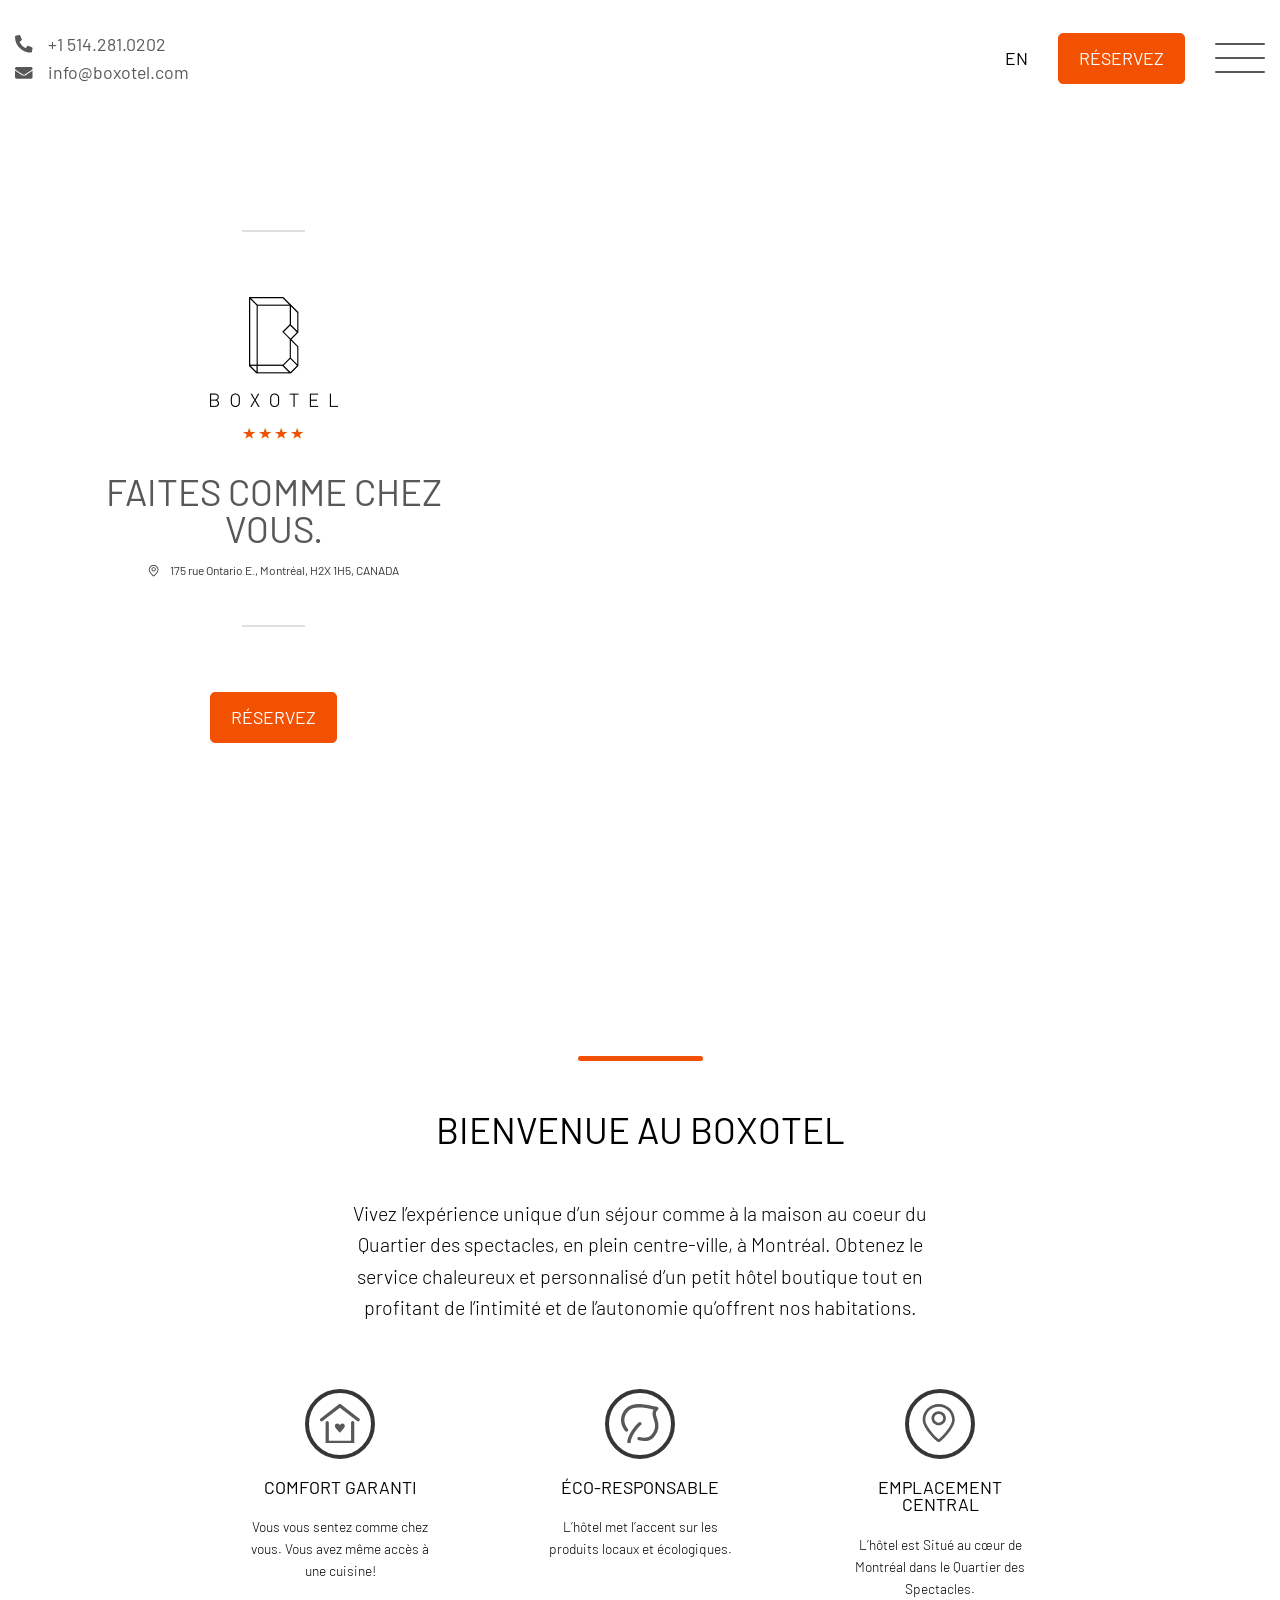
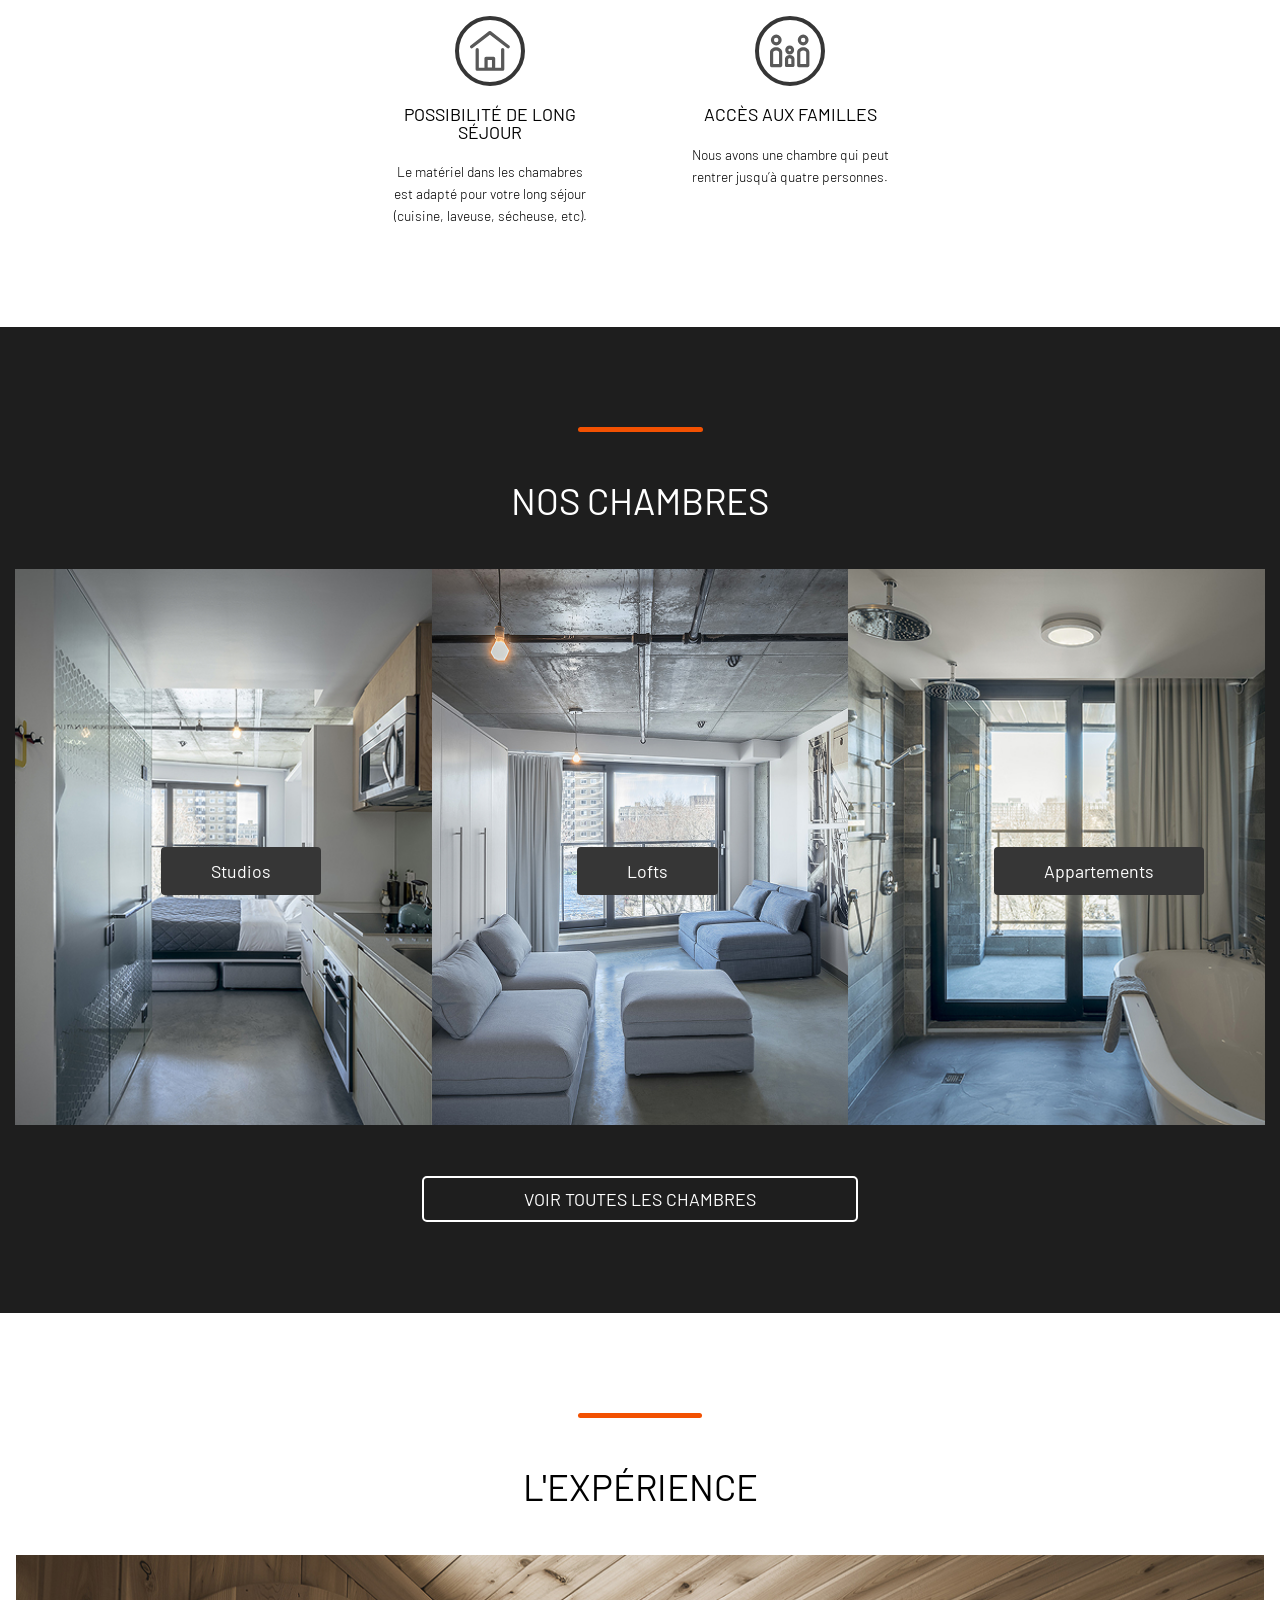
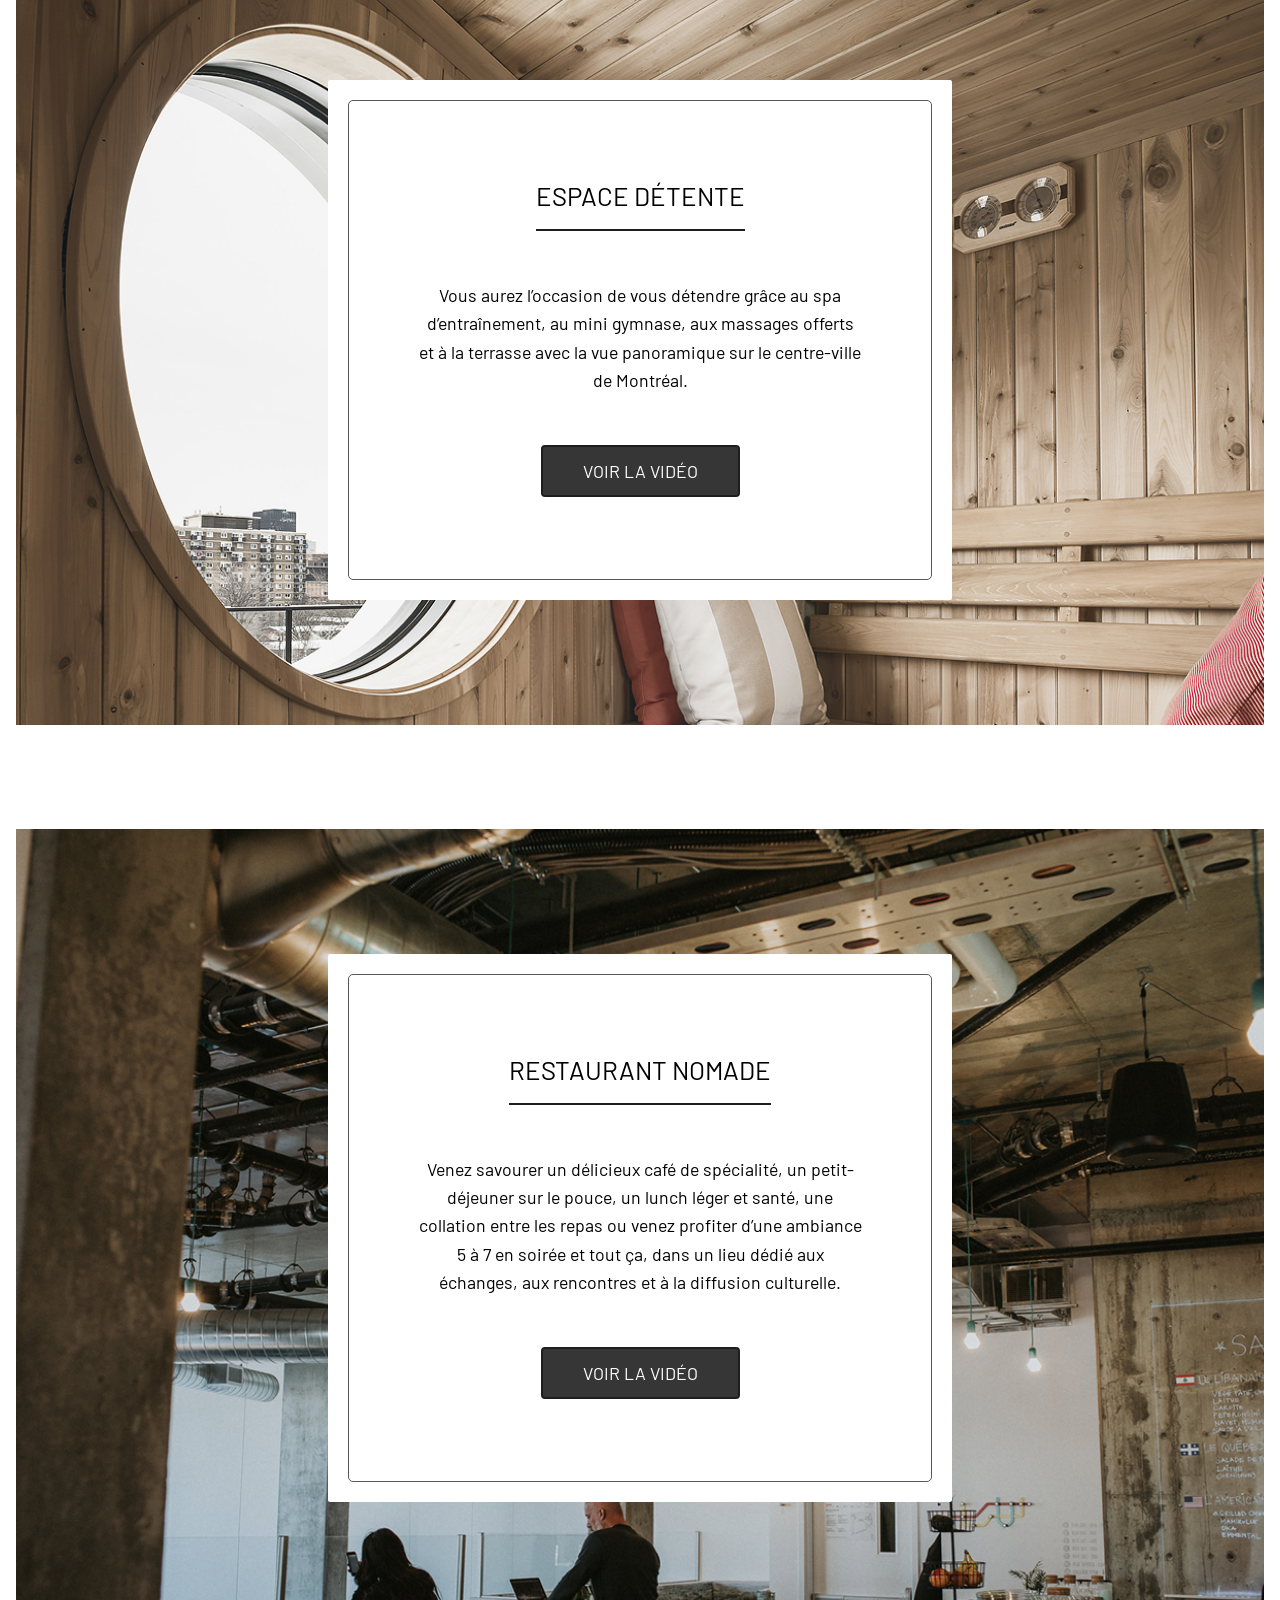
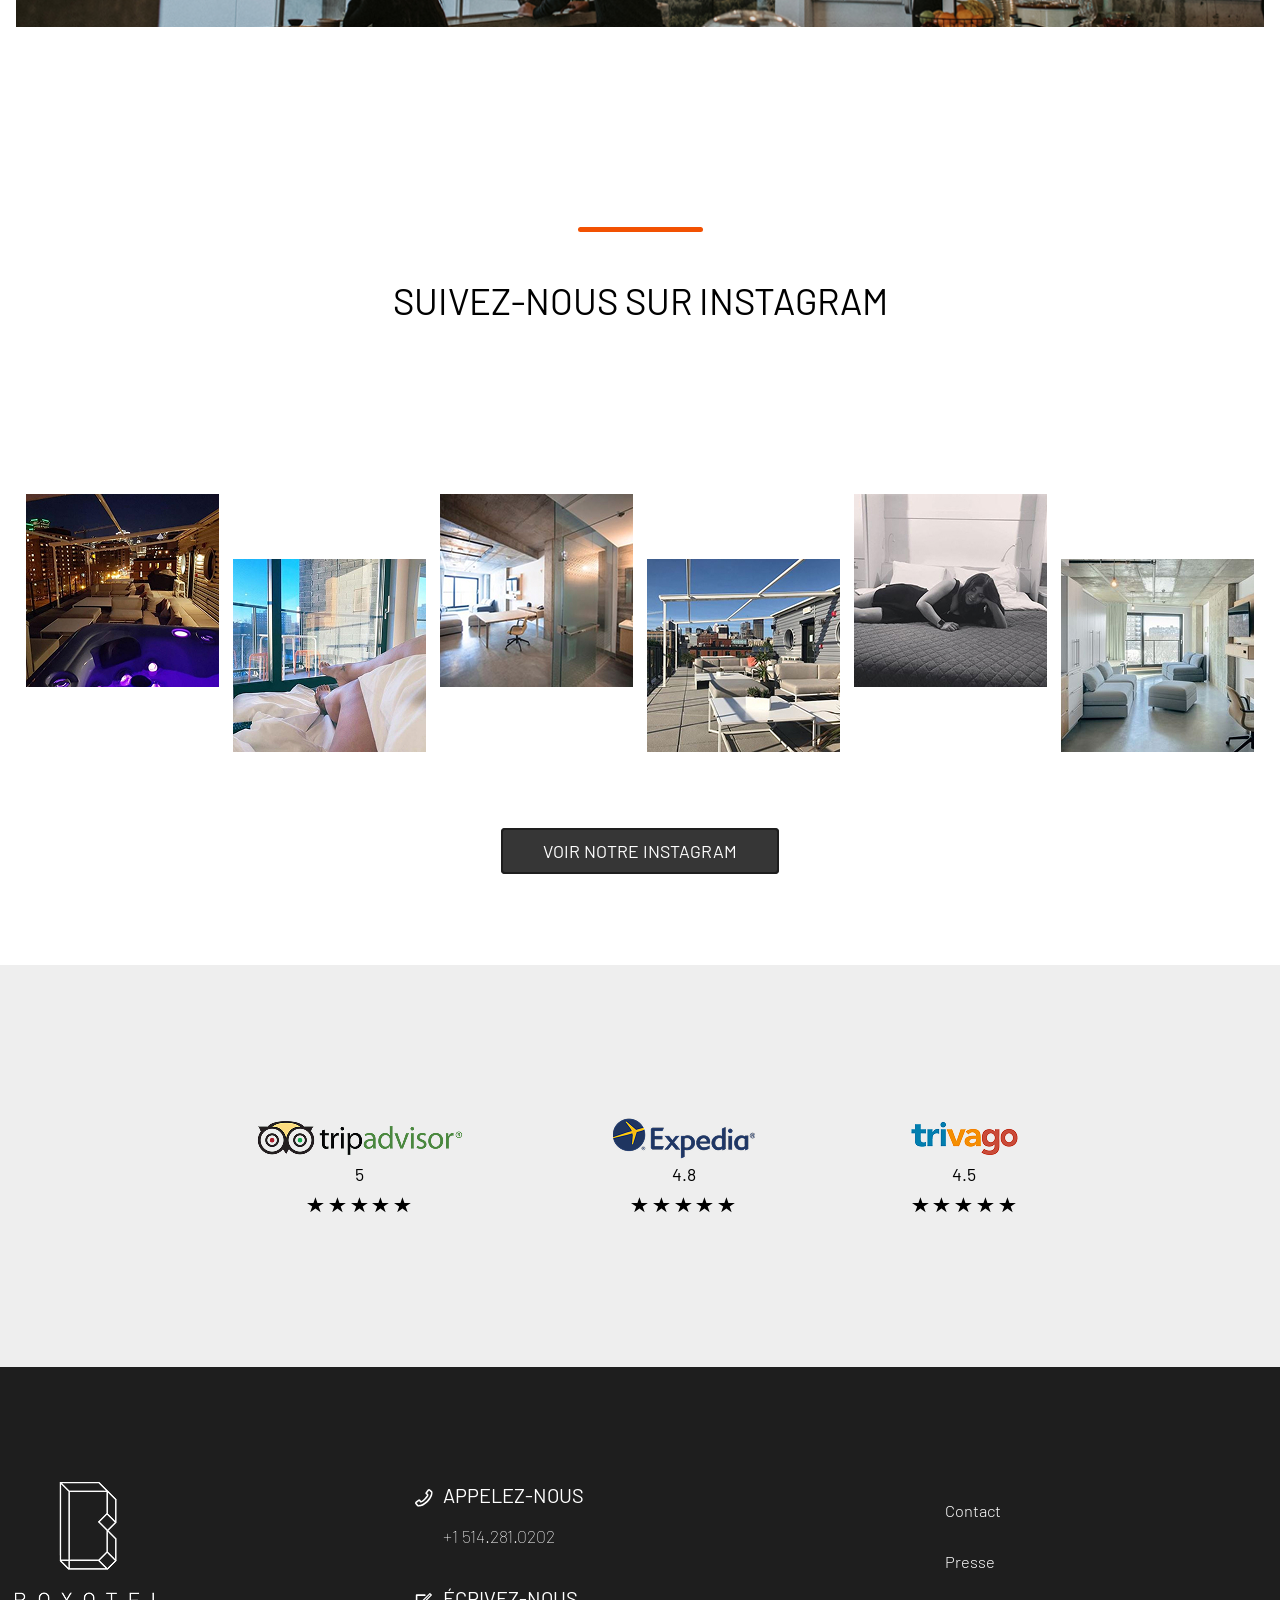
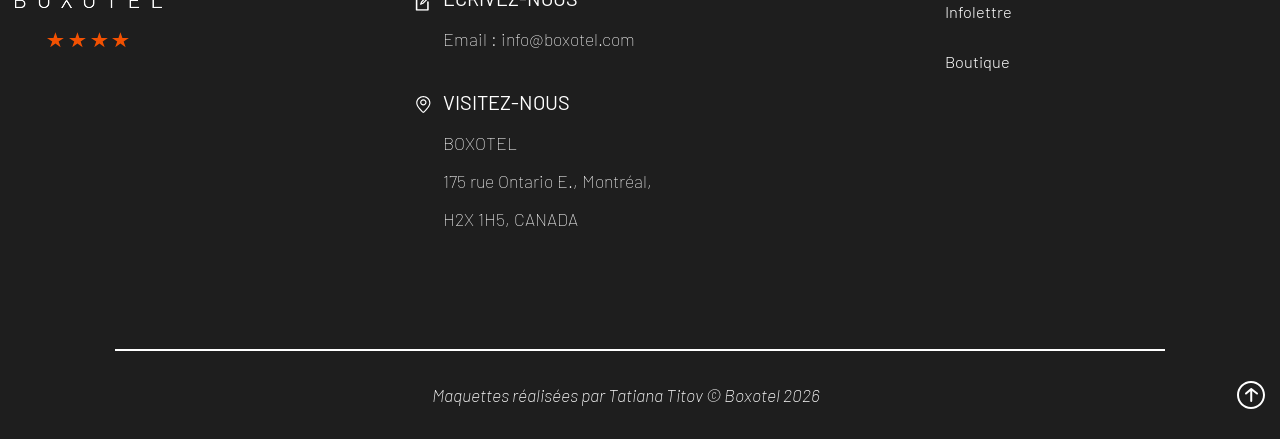
==== commit 8535655f: "Update boxotel icone fenetre" ====
--- a/index.html
+++ b/index.html
@@ -5,7 +5,7 @@
     <meta charset="utf-8" />
     <meta name="viewport" content="width=device-width, initial-scale=1.0" />
     <title>Boxotel</title>
-
+    <link rel="icon" type="images/png" href="assets/images/boxhotel_logo.png">
     <link rel="stylesheet" href="styles/main.css" />
     <script src="scripts/main.js" defer></script>
 </head>
